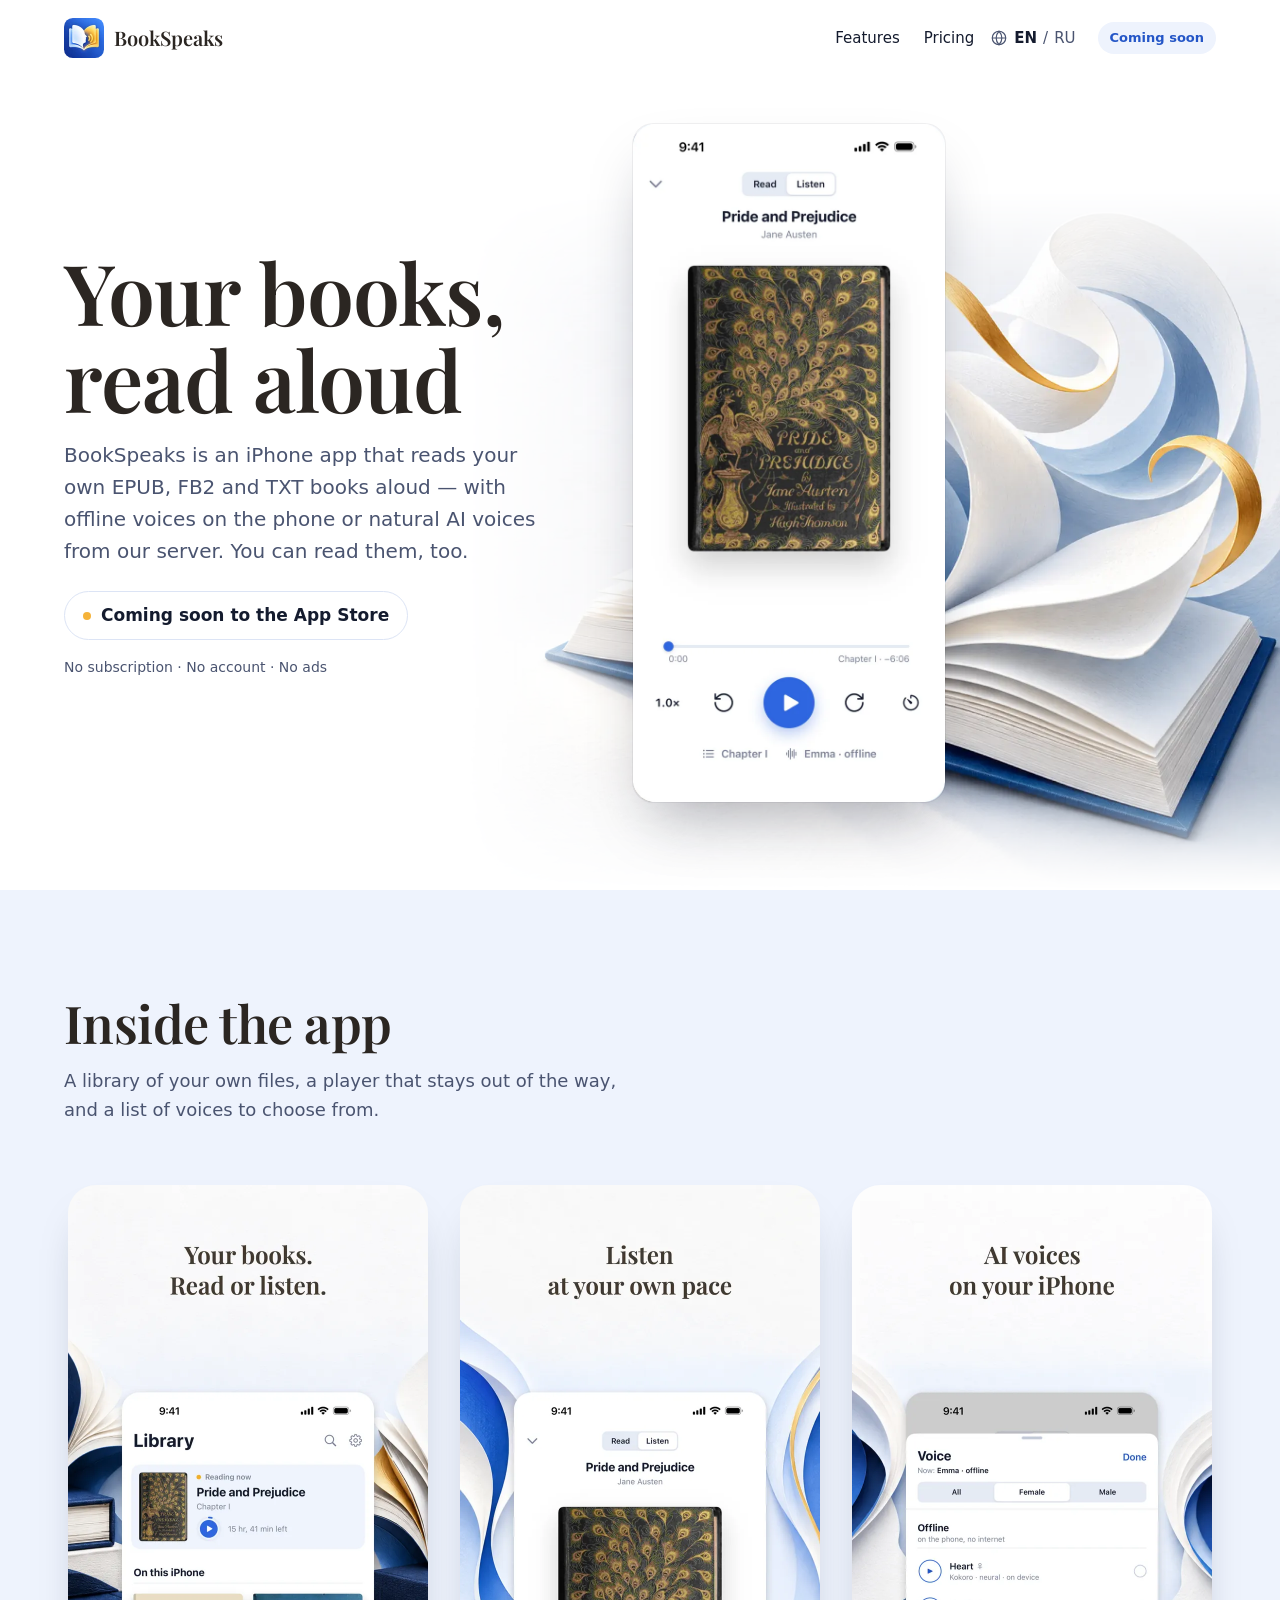
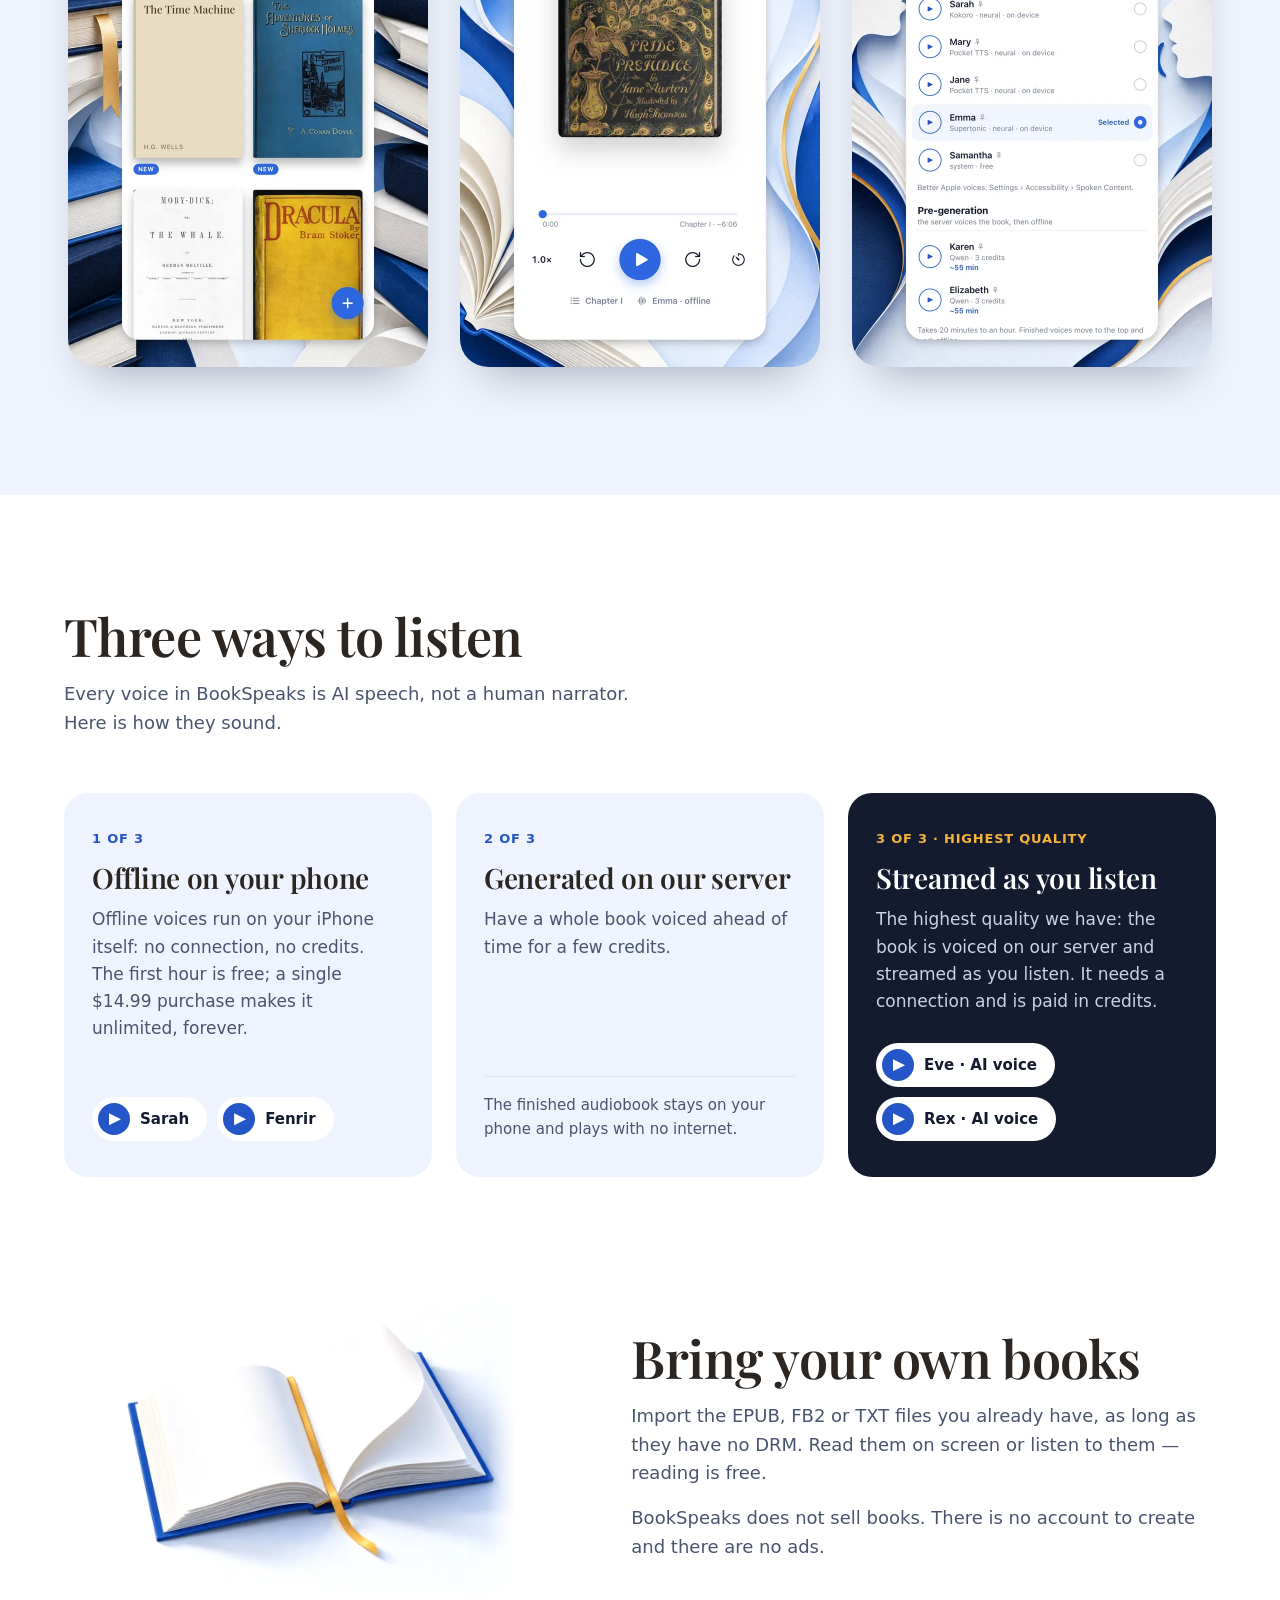
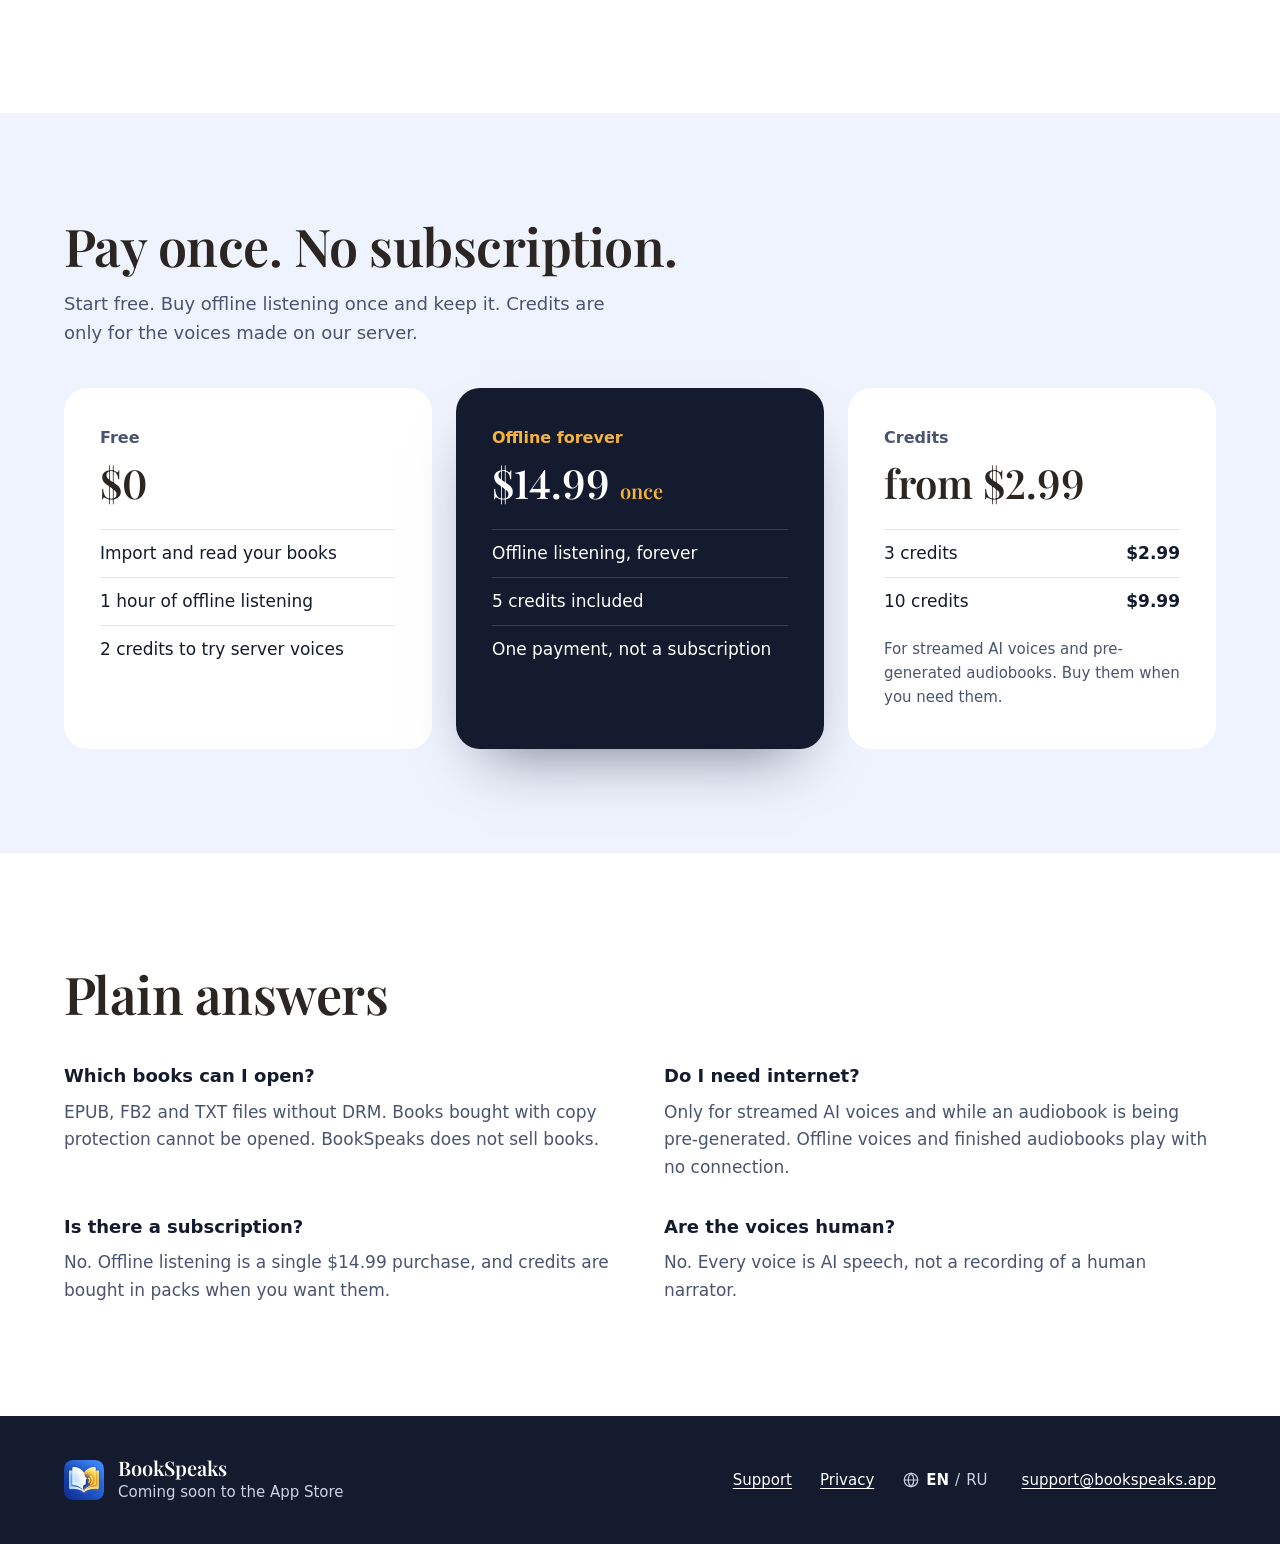
==== index.html @ 4d01107a "publish site 884865a" ====
<!doctype html>
<html lang="en">
<head>
<meta charset="utf-8">
<meta name="viewport" content="width=device-width, initial-scale=1">
<title>BookSpeaks — Your books, read aloud</title>
<meta name="description" content="BookSpeaks is an iPhone app that reads your own EPUB, FB2 and TXT books aloud: offline voices on the phone, a whole audiobook made in advance, or natural AI voices. No subscription, no account, no ads.">
<link rel="canonical" href="https://bookspeaks.app/">
<link rel="alternate" hreflang="en" href="https://bookspeaks.app/">
<link rel="alternate" hreflang="ru" href="https://bookspeaks.app/ru/">
<meta property="og:type" content="website">
<meta property="og:url" content="https://bookspeaks.app/">
<meta property="og:title" content="BookSpeaks — Your books, read aloud">
<meta property="og:description" content="An iPhone app that reads your own EPUB, FB2 and TXT books aloud. Offline voices on the phone, natural AI voices, no subscription.">
<meta property="og:image" content="https://bookspeaks.app/assets/img/og.jpg">
<meta property="og:image:width" content="1200">
<meta property="og:image:height" content="630">
<meta name="twitter:card" content="summary_large_image">
<meta name="theme-color" content="#ffffff">
<link rel="icon" type="image/png" href="/assets/img/favicon.png">
<link rel="apple-touch-icon" href="/assets/img/apple-touch-icon.png">
<link rel="preload" href="/assets/fonts/bookspeaks-serif-600.woff2" as="font" type="font/woff2" crossorigin>
<link rel="stylesheet" href="/assets/site.css">
</head>
<body>
<a class="skip" href="#main">Skip to content</a>

<header class="top">
  <div class="wrap top-row">
    <a class="brand" href="/" aria-label="BookSpeaks, home">
      <img src="/assets/img/icon.webp" alt="" width="40" height="40">
      <span>BookSpeaks</span>
    </a>
    <nav class="top-nav" aria-label="Page">
      <a href="#features">Features</a>
      <a href="#pricing">Pricing</a>
    </nav>
    <nav class="lang" aria-label="Language">
      <svg viewBox="0 0 24 24" width="18" height="18" fill="none" stroke="currentColor" stroke-width="1.6" aria-hidden="true"><circle cx="12" cy="12" r="9"/><path d="M3 12h18M12 3c2.5 2.6 3.8 5.6 3.8 9s-1.3 6.4-3.8 9c-2.5-2.6-3.8-5.6-3.8-9S9.5 5.6 12 3z"/></svg>
      <span aria-current="true">EN</span><span aria-hidden="true">/</span><a href="/ru/" hreflang="ru" lang="ru" aria-label="Русский">RU</a>
    </nav>
    <span class="pill">Coming soon</span>
  </div>
</header>

<main id="main">

<section class="hero">
  <picture class="hero-art">
    <source media="(max-width: 899px)" srcset="/assets/img/hero-800.webp">
    <img src="/assets/img/hero-1400.webp" alt="" width="1400" height="1195" fetchpriority="high">
  </picture>
  <div class="wrap hero-grid">
    <div class="hero-copy">
      <h1>Your books,<br>read aloud</h1>
      <p class="lede">BookSpeaks is an iPhone app that reads your own EPUB, FB2 and TXT books aloud — with offline voices on the phone or natural AI voices from our server. You can read them, too.</p>
      <p class="soon"><span class="soon-dot" aria-hidden="true"></span>Coming soon to the App Store</p>
      <p class="hero-note">No subscription · No account · No ads</p>
    </div>
    <img class="hero-screen" src="/assets/img/screen-listen.webp" width="660" height="1434" fetchpriority="high"
      alt="BookSpeaks player: Pride and Prejudice by Jane Austen, with the Read and Listen switch, a play button, playback speed, a sleep timer and an offline voice selected">
  </div>
</section>

<section class="gallery" aria-labelledby="gallery-title">
  <div class="wrap">
    <h2 id="gallery-title">Inside the app</h2>
    <p class="section-lede">A library of your own files, a player that stays out of the way, and a list of voices to choose from.</p>
  </div>
  <ul class="shots" tabindex="0" aria-label="App screenshots, scroll sideways">
    <li><img src="/assets/img/shot-01-library.webp" width="720" height="1564" loading="lazy"
      alt="Your books. Read or listen. The BookSpeaks library: the book you are reading now with the time left, and the covers of your books on this iPhone"></li>
    <li><img src="/assets/img/shot-02-listen.webp" width="720" height="1564" loading="lazy"
      alt="Listen at your own pace. The BookSpeaks player with the book cover, a progress bar, playback speed, skip buttons and a sleep timer"></li>
    <li><img src="/assets/img/shot-04-voice.webp" width="720" height="1564" loading="lazy"
      alt="AI voices on your iPhone. The voice list: offline voices that run on the phone with no internet, and voices for a pre-generated audiobook"></li>
  </ul>
</section>

<section class="ways" id="features" aria-labelledby="ways-title">
  <div class="wrap">
    <h2 id="ways-title">Three ways to listen</h2>
    <p class="section-lede">Every voice in BookSpeaks is AI speech, not a human narrator. Here is how they sound.</p>
  </div>
  <ol class="ways-row" tabindex="0" aria-label="Three ways to listen, scroll sideways">
    <li class="way">
      <p class="tag">1 of 3</p>
      <h3>Offline on your phone</h3>
      <p>Offline voices run on your iPhone itself: no connection, no credits. The first hour is free; a single $14.99 purchase makes it unlimited, forever.</p>
      <div class="samples">
        <label>Sarah <audio controls preload="none" src="/assets/audio/sample-sarah.m4a" aria-label="Play sample: Sarah"></audio></label>
        <label>Fenrir <audio controls preload="none" src="/assets/audio/sample-fenrir.m4a" aria-label="Play sample: Fenrir"></audio></label>
      </div>
    </li>
    <li class="way">
      <p class="tag">2 of 3</p>
      <h3>Generated on our server</h3>
      <p>Have a whole book voiced ahead of time for a few credits.</p>
      <p class="way-note">The finished audiobook stays on your phone and plays with no internet.</p>
    </li>
    <li class="way way-best">
      <p class="tag">3 of 3 · Highest quality</p>
      <h3>Streamed as you listen</h3>
      <p>The highest quality we have: the book is voiced on our server and streamed as you listen. It needs a connection and is paid in credits.</p>
      <div class="samples">
        <label>Eve · AI voice <audio controls preload="none" src="/assets/audio/sample-eve.m4a" aria-label="Play sample: Eve · AI voice"></audio></label>
        <label>Rex · AI voice <audio controls preload="none" src="/assets/audio/sample-rex.m4a" aria-label="Play sample: Rex · AI voice"></audio></label>
      </div>
    </li>
  </ol>
</section>

<section class="read" aria-labelledby="read-title">
  <div class="wrap read-grid">
    <img class="art" src="/assets/img/art-read.webp" alt="" width="960" height="720" loading="lazy">
    <div>
      <h2 id="read-title">Bring your own books</h2>
      <p class="section-lede">Import the EPUB, FB2 or TXT files you already have, as long as they have no DRM. Read them on screen or listen to them — reading is free.</p>
      <p class="section-lede">BookSpeaks does not sell books. There is no account to create and there are no ads.</p>
    </div>
  </div>
</section>

<section class="pricing" id="pricing" aria-labelledby="pricing-title">
  <div class="wrap">
    <h2 id="pricing-title">Pay once. No subscription.</h2>
    <p class="section-lede">Start free. Buy offline listening once and keep it. Credits are only for the voices made on our server.</p>
    <div class="plans">
      <article class="plan">
        <h3>Free</h3>
        <p class="price">$0</p>
        <ul>
          <li>Import and read your books</li>
          <li>1 hour of offline listening</li>
          <li>2 credits to try server voices</li>
        </ul>
      </article>
      <article class="plan plan-main">
        <h3>Offline forever</h3>
        <p class="price">$14.99 <span>once</span></p>
        <ul>
          <li>Offline listening, forever</li>
          <li>5 credits included</li>
          <li>One payment, not a subscription</li>
        </ul>
      </article>
      <article class="plan">
        <h3>Credits</h3>
        <p class="price">from $2.99</p>
        <ul class="packs">
          <li><span>3 credits</span><b>$2.99</b></li>
          <li><span>10 credits</span><b>$9.99</b></li>
        </ul>
        <p class="plan-note">For streamed AI voices and pre-generated audiobooks. Buy them when you need them.</p>
      </article>
    </div>
  </div>
</section>

<section class="faq" aria-labelledby="faq-title">
  <div class="wrap">
    <h2 id="faq-title">Plain answers</h2>
    <dl class="qa">
      <div>
        <dt>Which books can I open?</dt>
        <dd>EPUB, FB2 and TXT files without DRM. Books bought with copy protection cannot be opened. BookSpeaks does not sell books.</dd>
      </div>
      <div>
        <dt>Do I need internet?</dt>
        <dd>Only for streamed AI voices and while an audiobook is being pre-generated. Offline voices and finished audiobooks play with no connection.</dd>
      </div>
      <div>
        <dt>Is there a subscription?</dt>
        <dd>No. Offline listening is a single $14.99 purchase, and credits are bought in packs when you want them.</dd>
      </div>
      <div>
        <dt>Are the voices human?</dt>
        <dd>No. Every voice is AI speech, not a recording of a human narrator.</dd>
      </div>
    </dl>
  </div>
</section>

</main>

<footer class="foot">
  <div class="wrap foot-row">
    <div class="foot-brand">
      <img src="/assets/img/icon.webp" alt="" width="40" height="40" loading="lazy">
      <div>
        <p class="foot-name">BookSpeaks</p>
        <p>Coming soon to the App Store</p>
      </div>
    </div>
    <nav class="foot-nav" aria-label="Footer">
      <a href="/support/">Support</a>
      <a href="/privacy/">Privacy</a>
      <nav class="lang" aria-label="Language">
        <svg viewBox="0 0 24 24" width="18" height="18" fill="none" stroke="currentColor" stroke-width="1.6" aria-hidden="true"><circle cx="12" cy="12" r="9"/><path d="M3 12h18M12 3c2.5 2.6 3.8 5.6 3.8 9s-1.3 6.4-3.8 9c-2.5-2.6-3.8-5.6-3.8-9S9.5 5.6 12 3z"/></svg>
        <span aria-current="true">EN</span><span aria-hidden="true">/</span><a href="/ru/" hreflang="ru" lang="ru" aria-label="Русский">RU</a>
      </nav>
      <a href="mailto:support@bookspeaks.app">support@bookspeaks.app</a>
    </nav>
  </div>
</footer>
<script>
/* the site's only script: turns each voice sample's native player into a play / pause pill… */
document.querySelectorAll('.samples audio').forEach(function (audio) {
  var button = document.createElement('button');
  button.type = 'button';
  button.className = 'sample';
  button.textContent = audio.parentNode.textContent.trim();
  button.setAttribute('aria-label', audio.getAttribute('aria-label'));
  button.setAttribute('aria-pressed', 'false');
  button.onclick = function () { audio.paused ? audio.play() : audio.pause(); };
  audio.onplay = function () {
    document.querySelectorAll('.samples audio').forEach(function (other) { if (other !== audio) other.pause(); });
    button.setAttribute('aria-pressed', 'true');
  };
  audio.onpause = audio.onended = function () { button.setAttribute('aria-pressed', 'false'); };
  audio.controls = false;
  audio.parentNode.replaceWith(button, audio);
});
/* and puts three dots under the swipe row of cards: the current card's dot is marked, a dot scrolls to its card,
   and so does focus on a card's button, which the browser leaves half hidden */
var row = document.querySelector('.ways-row'), cards = [].slice.call(row.children), dots = document.createElement('div');
function getCardCentre(card) { return card.offsetLeft + card.offsetWidth / 2; }
function showCard(card) { row.scrollTo({ left: card.offsetLeft - cards[0].offsetLeft }); }
function markCurrentDot() {
  var rowCentre = row.scrollLeft + row.clientWidth / 2;
  var current = cards.reduce(function (nearest, card) {
    return Math.abs(getCardCentre(card) - rowCentre) < Math.abs(getCardCentre(nearest) - rowCentre) ? card : nearest;
  });
  cards.forEach(function (card, index) { dots.children[index].setAttribute('aria-current', card === current); });
}
dots.className = 'ways-dots';
cards.forEach(function (card) {
  var dot = document.createElement('button');
  dot.type = 'button';
  dot.setAttribute('aria-label', card.querySelector('h3').textContent);
  dot.onclick = function () { showCard(card); };
  card.addEventListener('focusin', function () { showCard(card); });
  dots.append(dot);
});
row.after(dots);
row.onscroll = markCurrentDot;
markCurrentDot();
</script>
</body>
</html>
---- assets/site.css ----
/* BookSpeaks landing. Palette and type follow the App Store screenshots. */
@font-face {
  font-family: "BookSpeaks Serif"; /* Playfair Display SemiBold, subset latin + cyrillic, OFL: fonts/OFL.txt */
  src: url("/assets/fonts/bookspeaks-serif-600.woff2") format("woff2");
  font-weight: 600;
  font-display: swap;
}

:root {
  --paper: #fff;
  --mist: #EEF3FD;
  --cobalt: #2F66E0;
  --cobalt-text: #2456C7; /* cobalt darkened for small text on --mist (AA) */
  --gold: #F5B33A;
  --ink: #141B2E;
  --headline: #2B2622;
  --muted: #4A5470;
  --line: #DCE4F5;
  --serif: "BookSpeaks Serif", "Iowan Old Style", "Palatino Linotype", Georgia, serif;
  --sans: system-ui, -apple-system, "Segoe UI", Roboto, "Helvetica Neue", Arial, sans-serif;
}

*, *::before, *::after { box-sizing: border-box; }
html { -webkit-text-size-adjust: 100%; }
@media (prefers-reduced-motion: no-preference) { html, .ways-row { scroll-behavior: smooth; } }
body { margin: 0; background: var(--paper); color: var(--ink); font: 1.0625rem/1.6 var(--sans); }
img { max-width: 100%; height: auto; display: block; }
h1, h2, h3, p, ul, ol, dl, dd { margin: 0; }
ul, ol { padding: 0; list-style: none; }
a { color: var(--cobalt-text); text-underline-offset: 0.2em; }
:focus-visible { outline: 3px solid var(--cobalt); outline-offset: 3px; border-radius: 4px; }

.wrap { width: min(100% - 2.5rem, 72rem); margin-inline: auto; }
.skip { position: absolute; left: -999rem; top: 0.5rem; background: var(--paper); padding: 0.5rem 1rem; z-index: 2; }
.skip:focus { left: 0.5rem; }

h1, h2 { font-family: var(--serif); font-weight: 600; color: var(--headline); letter-spacing: -0.01em; text-wrap: balance; }
/* the hero headline is two fixed lines: it shrinks with its column instead of wrapping a third time */
h1 { font-size: min(clamp(2.75rem, 1.6rem + 5.2vw, 5.25rem), 17cqi); line-height: 1.03; }
h2 { font-size: clamp(2rem, 1.5rem + 2.2vw, 3.25rem); line-height: 1.1; }
h3 { font-size: 1.25rem; line-height: 1.3; }
.section-lede { color: var(--muted); font-size: 1.125rem; max-width: 36rem; margin-top: 1rem; }

/* header */
.top-row { display: flex; align-items: center; gap: 1rem; padding-block: 1rem; }
.brand { display: flex; align-items: center; gap: 0.625rem; margin-right: auto; color: var(--headline); text-decoration: none; font: 600 1.25rem/1 var(--serif); }
.brand img { border-radius: 22%; }
.top-nav { display: none; gap: 1.5rem; }
.top-nav a { color: var(--ink); text-decoration: none; font-size: 0.9375rem; padding-block: 0.5rem; }
.top-nav a:hover, .lang a:hover { color: var(--cobalt-text); }
/* language switch: a globe and EN / RU, the current language a highlighted span, the other a muted link */
.lang { display: flex; align-items: center; color: var(--ink); font-size: 0.9375rem; }
.lang a, .lang span { display: inline-flex; align-items: center; min-height: 2.75rem; }
.lang a, .lang [aria-current] { padding-inline: 0.375rem; }
.lang a, .lang [aria-hidden] { color: var(--muted); text-decoration: none; }
.lang [aria-current] { font-weight: 600; }
.pill { font-size: 0.8125rem; font-weight: 600; color: var(--cobalt-text); background: var(--mist); padding: 0.375rem 0.75rem; border-radius: 99px; white-space: nowrap; }
@media (max-width: 419px) { .top .pill { display: none; } .top .lang { margin-right: -0.375rem; } }

/* hero */
.hero { position: relative; overflow: hidden; padding-block: 1.5rem 3.5rem; }
.hero-grid { position: relative; display: grid; gap: 2.25rem; }
.hero-copy { container-type: inline-size; }
.lede { font-size: 1.125rem; color: var(--muted); margin-top: 1.125rem; max-width: 31rem; text-wrap: pretty; }
.soon { display: inline-flex; align-items: center; gap: 0.625rem; margin-top: 1.5rem; padding: 0.625rem 1.125rem; border: 1px solid var(--line); border-radius: 99px; background: var(--paper); font-weight: 600; }
.soon-dot { width: 0.5rem; height: 0.5rem; border-radius: 50%; background: var(--gold); }
.hero-note { margin-top: 1rem; font-size: 0.875rem; color: var(--muted); }
.hero-screen { width: min(76vw, 19.5rem); margin-inline: auto; border-radius: 6.5% / 3%; box-shadow: 0 0 0 1px rgb(20 27 46 / 0.06), 0 30px 60px -20px rgb(20 27 46 / 0.35); }
/* the art's paper is not pure white: its edges are faded out, never shown as a rectangle */
/* in one column the open book lies centred under the screen, its pages rising on both sides;
   its width is capped so that on a tablet it stays below the copy */
.hero-art img { position: absolute; width: min(150%, 44rem); max-width: none; left: 50%; transform: translateX(-50%); bottom: 0;
  -webkit-mask-image: linear-gradient(to right, transparent, #000 14%, #000 86%, transparent), linear-gradient(to bottom, transparent, #000 22%, #000 78%, transparent);
  -webkit-mask-composite: source-in;
  mask-image: linear-gradient(to right, transparent, #000 14%, #000 86%, transparent), linear-gradient(to bottom, transparent, #000 22%, #000 78%, transparent);
  mask-composite: intersect; }

/* gallery */
.gallery { background: var(--mist); padding-block: 4rem; }
.shots { display: flex; gap: 1rem; margin-top: 2.25rem; padding: 0.25rem 1.25rem 1.5rem; overflow-x: auto; scroll-snap-type: x mandatory; scroll-padding-inline: 1.25rem; }
.shots li { flex: 0 0 min(78vw, 22.5rem); scroll-snap-align: start; }
.shots img { width: 100%; border-radius: 1.75rem; box-shadow: 0 24px 48px -24px rgb(20 27 46 / 0.4); }

/* three ways: one card per way, a swipe row with a peek of the next card below 1000px, side by side above */
.ways, .read, .faq { padding-block: 4.5rem; }
.ways-row { position: relative; display: flex; gap: 1rem; margin-top: 2.25rem; padding: 0.25rem 1.25rem; overflow-x: auto; scroll-snap-type: x mandatory; scroll-padding-inline: 1.25rem; scrollbar-width: none; }
.ways-row::-webkit-scrollbar { display: none; }
.ways-row:focus-visible { outline-offset: -3px; }
.way { flex: 0 0 min(86%, 26rem); scroll-snap-align: start; display: flex; flex-direction: column; gap: 0.75rem; background: var(--mist); border-radius: 1.5rem; padding: 1.75rem 1.5rem; }
.way h3 { font: 600 1.75rem/1.15 var(--serif); color: var(--headline); letter-spacing: -0.01em; text-wrap: balance; }
.way p { color: var(--muted); text-wrap: pretty; }
.way .tag { color: var(--cobalt-text); margin: 0; }
.way .samples, .way-note { margin-top: auto; padding-top: 1rem; }
.way-note { border-top: 1px solid var(--line); font-size: 0.9375rem; }
.way .sample { background: var(--paper); }
.way .sample:hover { background: var(--line); }
/* the streamed way is the highest quality: the ink card, as the highlighted plan */
.way-best { background: var(--ink); color: #fff; }
.way-best h3 { color: #fff; }
.way-best p { color: #C9D2E8; }
.way-best .tag { color: var(--gold); }
.way-best :focus-visible { outline-color: var(--gold); }
/* the dots are made by the inline script; each is a 44px tall tap target around a 10px dot */
.ways-dots { display: flex; justify-content: center; margin-top: 0.5rem; }
.ways-dots button { height: 2.75rem; padding: 0 0.6875rem; border: 0; background: none; cursor: pointer; }
.ways-dots button::before { content: ""; display: block; width: 0.625rem; height: 0.625rem; border-radius: 99px; background: #8A94B0; }
.ways-dots [aria-current="true"]::before { width: 1.5rem; background: var(--cobalt-text); }
.art { -webkit-mask-image: linear-gradient(to right, transparent, #000 7%, #000 93%, transparent), linear-gradient(to bottom, transparent, #000 7%, #000 93%, transparent);
  -webkit-mask-composite: source-in;
  mask-image: linear-gradient(to right, transparent, #000 7%, #000 93%, transparent), linear-gradient(to bottom, transparent, #000 7%, #000 93%, transparent);
  mask-composite: intersect; }
.tag { font-size: 0.8125rem; font-weight: 600; letter-spacing: 0.06em; text-transform: uppercase; color: var(--cobalt-text); margin-bottom: 0.5rem; }
/* voice samples: native audio players, turned into play / pause pills by the page's inline script */
.samples { display: flex; flex-wrap: wrap; gap: 0.625rem; margin-top: 1.125rem; }
.samples label { display: grid; gap: 0.375rem; font-weight: 600; font-size: 0.9375rem; }
.samples audio { max-width: 100%; }
.sample { position: relative; display: inline-flex; align-items: center; gap: 0.625rem; min-height: 2.75rem; padding: 0.375rem 1.125rem 0.375rem 0.375rem; border: 0; border-radius: 99px; background: var(--mist); color: var(--ink); font: 600 0.9375rem/1.2 var(--sans); cursor: pointer; }
.sample:hover { background: var(--line); }
.sample:focus-visible { border-radius: 99px; }
.sample::before { content: ""; flex: none; width: 2rem; height: 2rem; border-radius: 50%; background: var(--cobalt-text); }
.sample::after { content: ""; position: absolute; left: 1.0625rem; top: calc(50% - 0.375rem); width: 0.75rem; height: 0.75rem; background: #fff; clip-path: polygon(0 0, 100% 50%, 0 100%); }
.sample[aria-pressed="true"]::before { background: var(--ink); }
.sample[aria-pressed="true"]::after { left: 1rem; clip-path: none; background: linear-gradient(to right, #fff 33%, transparent 33% 67%, #fff 67%); }

/* read */
.read { padding-top: 0; }
.read-grid { display: grid; gap: 1rem; align-items: center; }
.read .art { width: min(100%, 26rem); margin-inline: auto; }

/* pricing */
.pricing { background: var(--mist); padding-block: 4.5rem; }
.plans { display: grid; gap: 1rem; margin-top: 2.5rem; }
.plan { background: var(--paper); border-radius: 1.5rem; padding: 2rem 1.75rem; }
.plan h3 { font-size: 1rem; color: var(--muted); }
.price { font: 600 2.5rem/1.1 var(--serif); font-variant-numeric: lining-nums; color: var(--headline); margin-top: 0.75rem; }
.price span { font-size: 1.25rem; }
.plan ul { margin-top: 1.5rem; }
.plan li { padding-block: 0.625rem; border-top: 1px solid var(--line); }
.packs li { display: flex; justify-content: space-between; }
.plan-note { color: var(--muted); font-size: 0.9375rem; margin-top: 0.75rem; }
.plan-main { background: var(--ink); color: #fff; box-shadow: 0 30px 60px -30px rgb(20 27 46 / 0.6); }
.plan-main h3 { color: var(--gold); }
.plan-main .price { color: #fff; }
.plan-main .price span { color: var(--gold); }
.plan-main li { border-color: rgb(255 255 255 / 0.16); }

/* faq */
.qa { display: grid; gap: 2rem 3rem; margin-top: 2.5rem; }
.qa dt { font-weight: 600; font-size: 1.125rem; }
.qa dd { color: var(--muted); margin-top: 0.5rem; }

/* footer */
.foot { background: var(--ink); color: #C9D2E8; padding-block: 2.5rem; font-size: 0.9375rem; }
.foot-row { display: grid; gap: 1.75rem; }
.foot-brand { display: flex; align-items: center; gap: 0.875rem; }
.foot-brand img { border-radius: 22%; }
.foot-name { font: 600 1.25rem/1.2 var(--serif); color: #fff; }
.foot-nav { display: flex; flex-wrap: wrap; align-items: center; gap: 0.5rem 1.75rem; }
.foot-nav a { color: #fff; padding-block: 0.25rem; }
.foot .lang { color: #fff; }
.foot .lang a, .foot .lang [aria-hidden] { color: #C9D2E8; padding-block: 0; }
.foot .lang a:hover { color: #fff; }
.foot :focus-visible { outline-color: var(--gold); }

@media (min-width: 640px) {
  .top-nav { display: flex; }
  .qa { grid-template-columns: 1fr 1fr; }
}

@media (min-width: 900px) {
  .wrap { width: min(100% - 5rem, 72rem); }
  .hero { padding-block: 3rem 5.5rem; }
  .hero-grid { grid-template-columns: minmax(0, 1fr) 19.5rem minmax(0, 0.42fr); align-items: center; gap: 3.5rem; }
  .lede { font-size: 1.25rem; }
  .hero-screen { width: 19.5rem; }
  .hero-art img { width: min(64vw, 62rem); left: auto; right: 0; transform: none;
    -webkit-mask-image: linear-gradient(to right, transparent, #000 30%), linear-gradient(to bottom, transparent, #000 16%, #000 84%, transparent);
    -webkit-mask-composite: source-in;
    mask-image: linear-gradient(to right, transparent, #000 30%), linear-gradient(to bottom, transparent, #000 16%, #000 84%, transparent);
    mask-composite: intersect; }
  .gallery, .pricing { padding-block: 6.5rem; }
  .ways, .faq { padding-block: 7rem; }
  .read { padding-bottom: 7rem; }
  .shots { justify-content: center; gap: 2rem; overflow: visible; padding-inline: 2.5rem; margin-top: 3.5rem; }
  .shots li { flex: 0 1 22.5rem; }
  .ways-row { padding-inline: 2.5rem; scroll-padding-inline: 2.5rem; }
  .read-grid { grid-template-columns: 5fr 6fr; gap: 5rem; }
  .plans { grid-template-columns: repeat(3, 1fr); gap: 1.5rem; align-items: stretch; }
  .plan { padding: 2.5rem 2.25rem; }
  .foot-row { grid-template-columns: 1fr auto; align-items: center; }
}

@media (min-width: 1000px) {
  .ways-row { display: grid; grid-template-columns: repeat(3, 1fr); gap: 1.5rem; width: min(100% - 5rem, 72rem); margin: 3.5rem auto 0; padding: 0; overflow: visible; }
  .way { padding: 2.25rem 1.75rem; }
  .ways-dots { display: none; }
}

/* privacy and support: one reading column */
.doc { max-width: 42rem; padding-block: 2rem 4.5rem; overflow-wrap: break-word; }
.doc h1 { font-size: clamp(2.125rem, 1.6rem + 2.4vw, 3rem); line-height: 1.1; }
.doc h2 { font-size: 1.625rem; line-height: 1.2; margin-top: 2.75rem; }
.doc h3 { margin-top: 2rem; }
.doc p, .doc ul { margin-top: 0.875rem; }
.doc ul { list-style: disc; padding-left: 1.25rem; }
.doc li + li { margin-top: 0.5rem; }
.doc hr { border: 0; border-top: 1px solid var(--line); margin-block: 3.5rem; }
.doc section { scroll-margin-top: 1.5rem; }
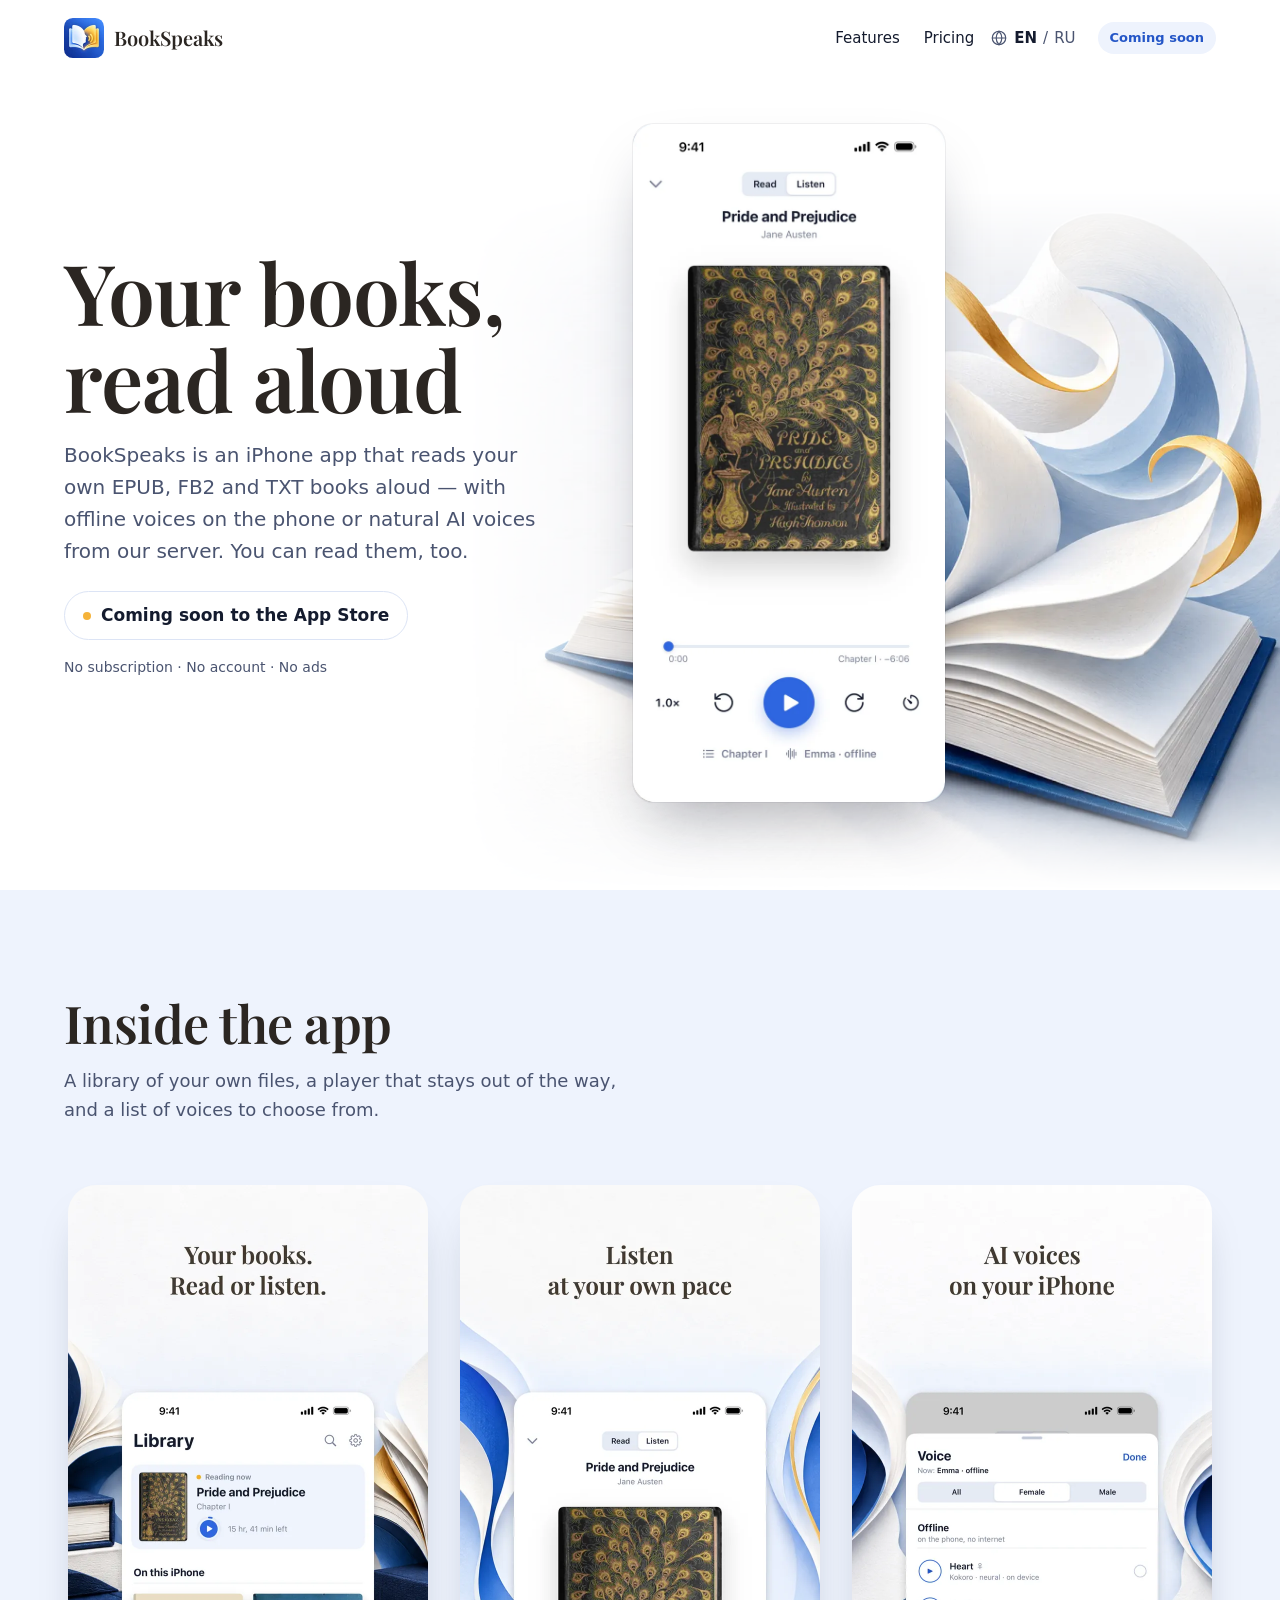
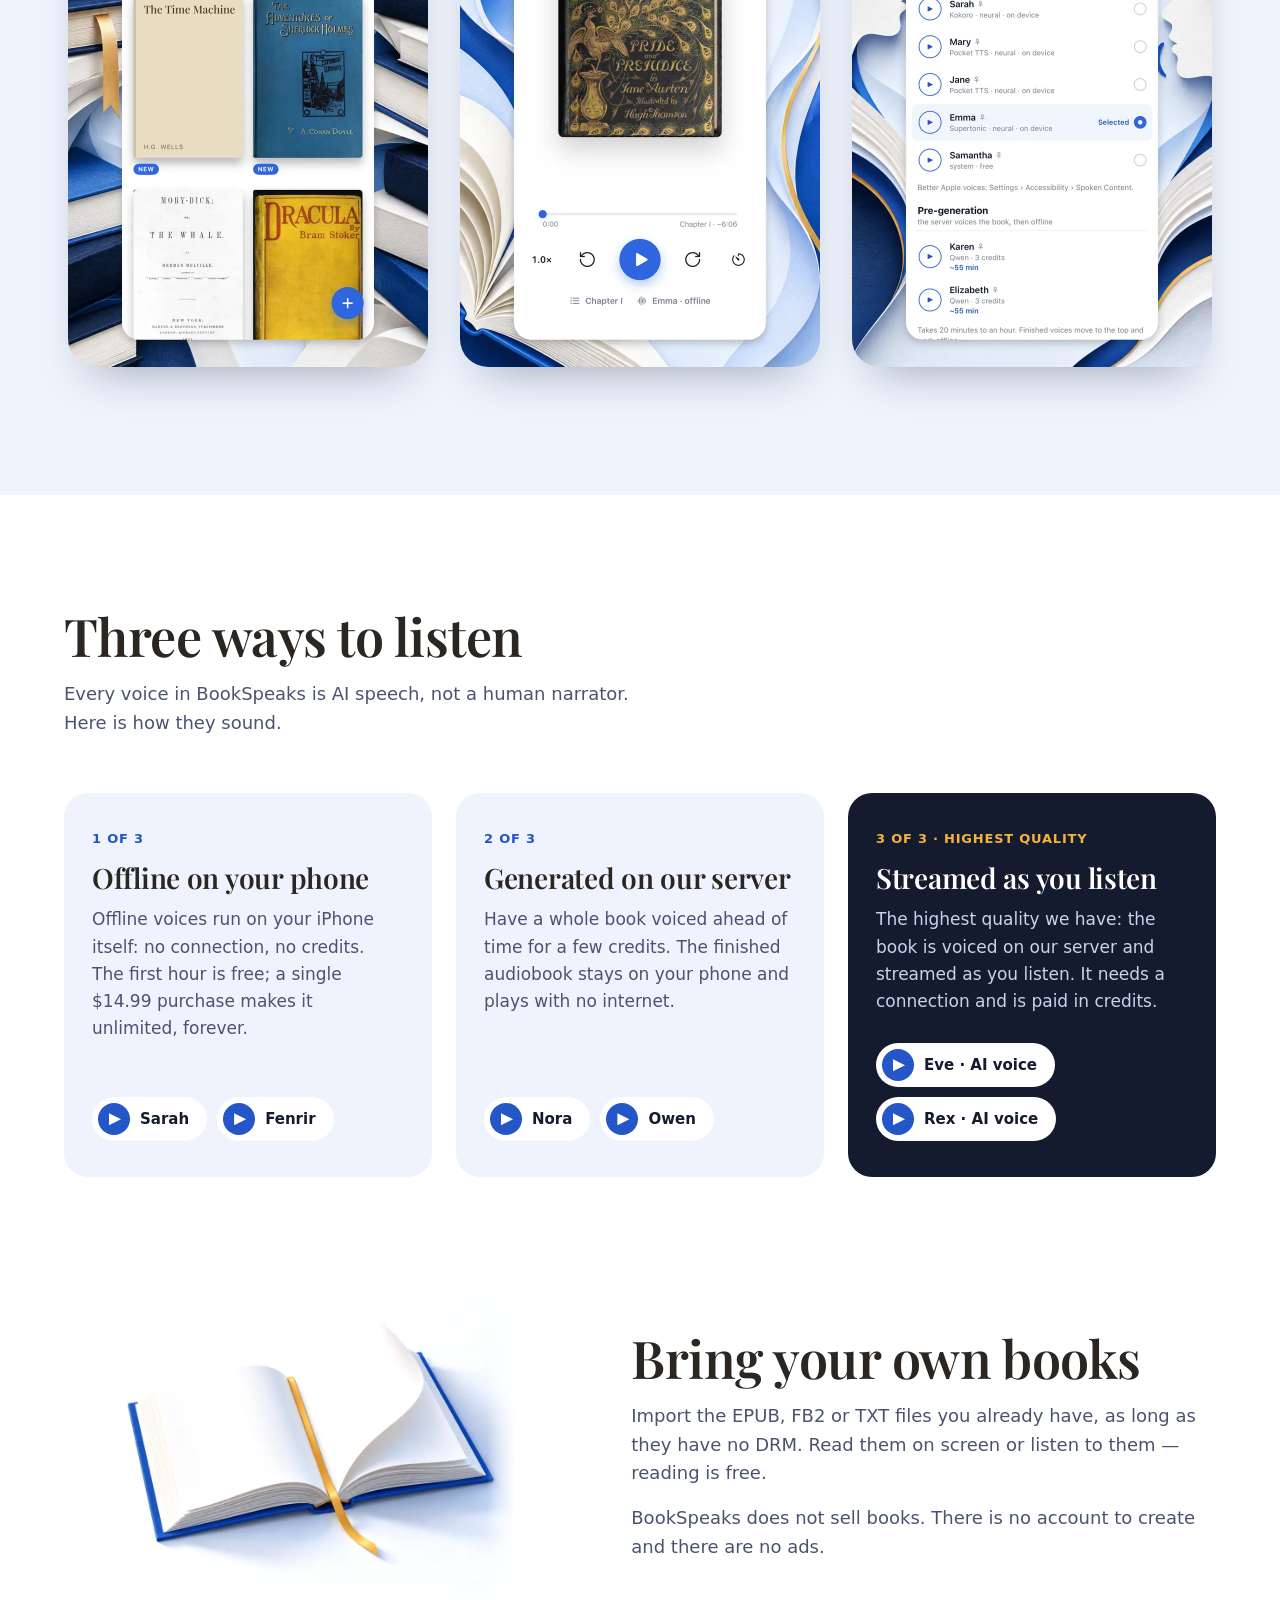
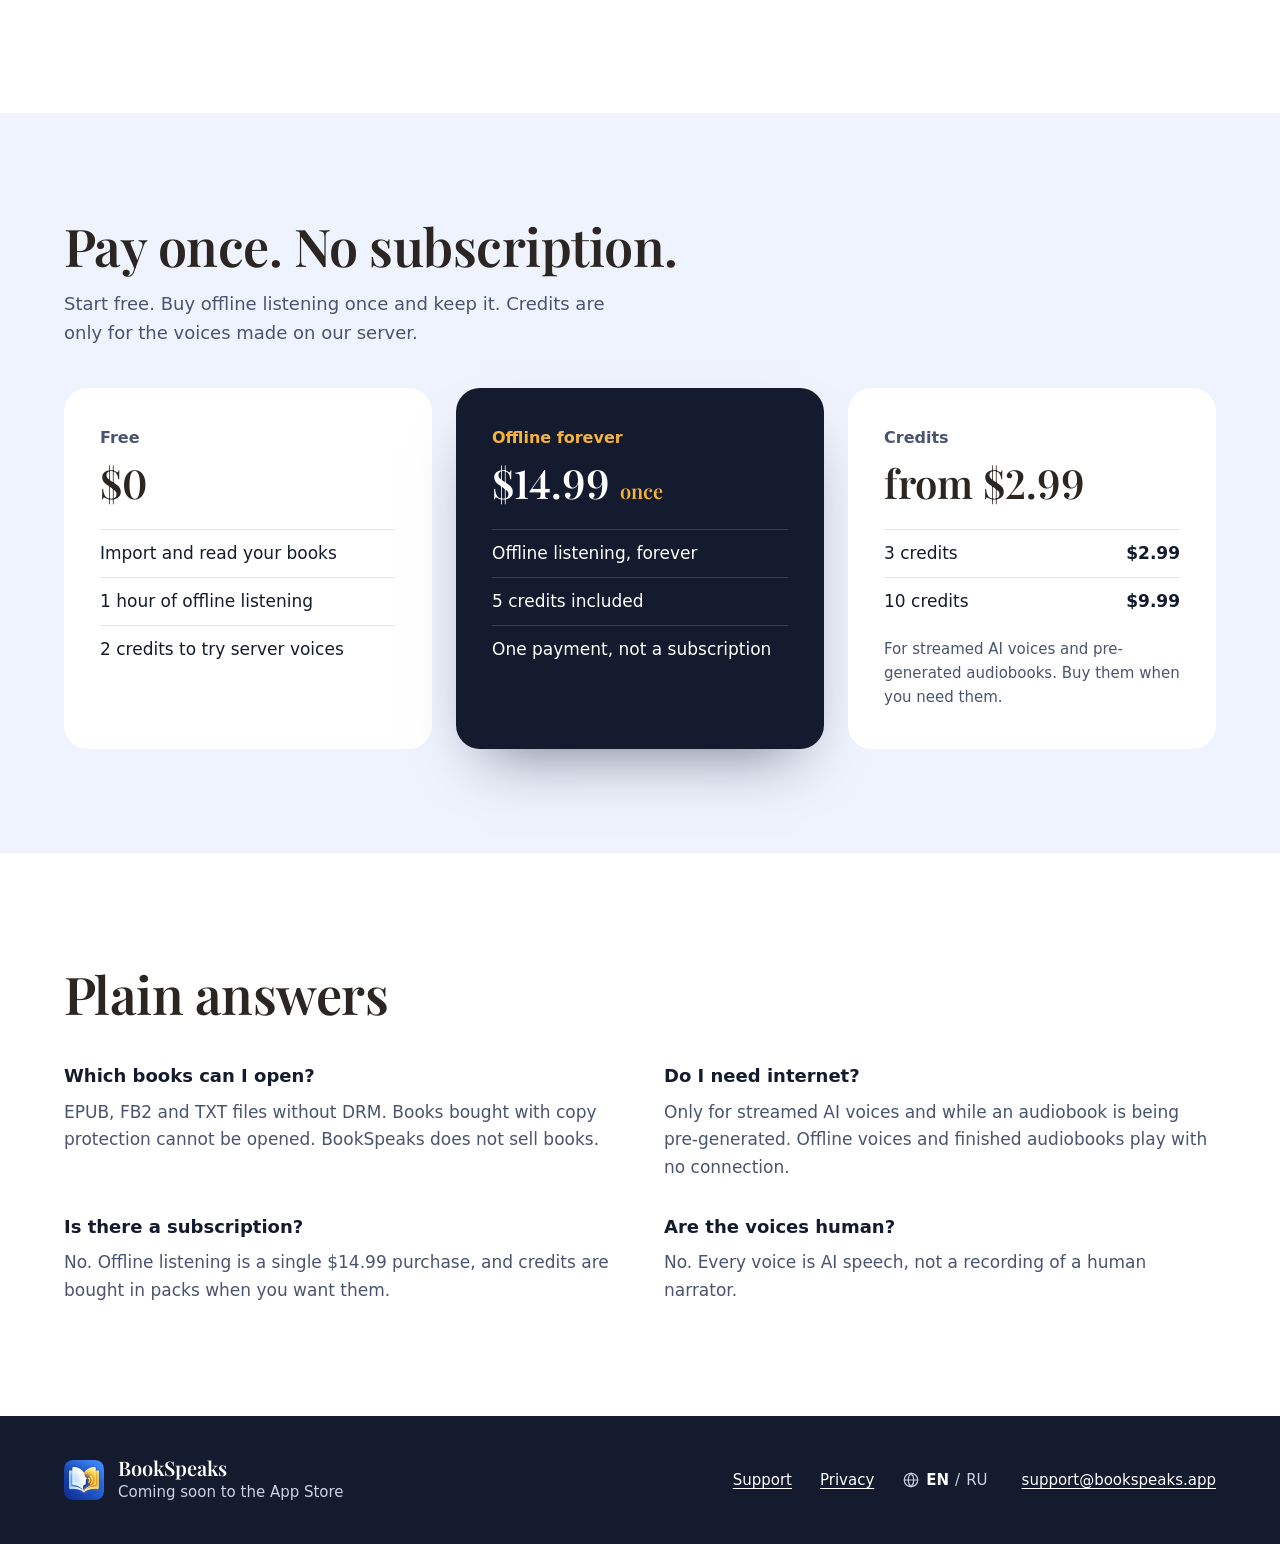
==== commit 3ca13c9b: "publish site f69e980" ====
--- a/index.html
+++ b/index.html
@@ -95,8 +95,11 @@
     <li class="way">
       <p class="tag">2 of 3</p>
       <h3>Generated on our server</h3>
-      <p>Have a whole book voiced ahead of time for a few credits.</p>
-      <p class="way-note">The finished audiobook stays on your phone and plays with no internet.</p>
+      <p>Have a whole book voiced ahead of time for a few credits. The finished audiobook stays on your phone and plays with no internet.</p>
+      <div class="samples">
+        <label>Nora <audio controls preload="none" src="/assets/audio/sample-nora.m4a" aria-label="Play sample: Nora"></audio></label>
+        <label>Owen <audio controls preload="none" src="/assets/audio/sample-owen.m4a" aria-label="Play sample: Owen"></audio></label>
+      </div>
     </li>
     <li class="way way-best">
       <p class="tag">3 of 3 · Highest quality</p>
--- a/assets/site.css
+++ b/assets/site.css
@@ -90,8 +90,7 @@
 .way h3 { font: 600 1.75rem/1.15 var(--serif); color: var(--headline); letter-spacing: -0.01em; text-wrap: balance; }
 .way p { color: var(--muted); text-wrap: pretty; }
 .way .tag { color: var(--cobalt-text); margin: 0; }
-.way .samples, .way-note { margin-top: auto; padding-top: 1rem; }
-.way-note { border-top: 1px solid var(--line); font-size: 0.9375rem; }
+.way .samples { margin-top: auto; padding-top: 1rem; }
 .way .sample { background: var(--paper); }
 .way .sample:hover { background: var(--line); }
 /* the streamed way is the highest quality: the ink card, as the highlighted plan */
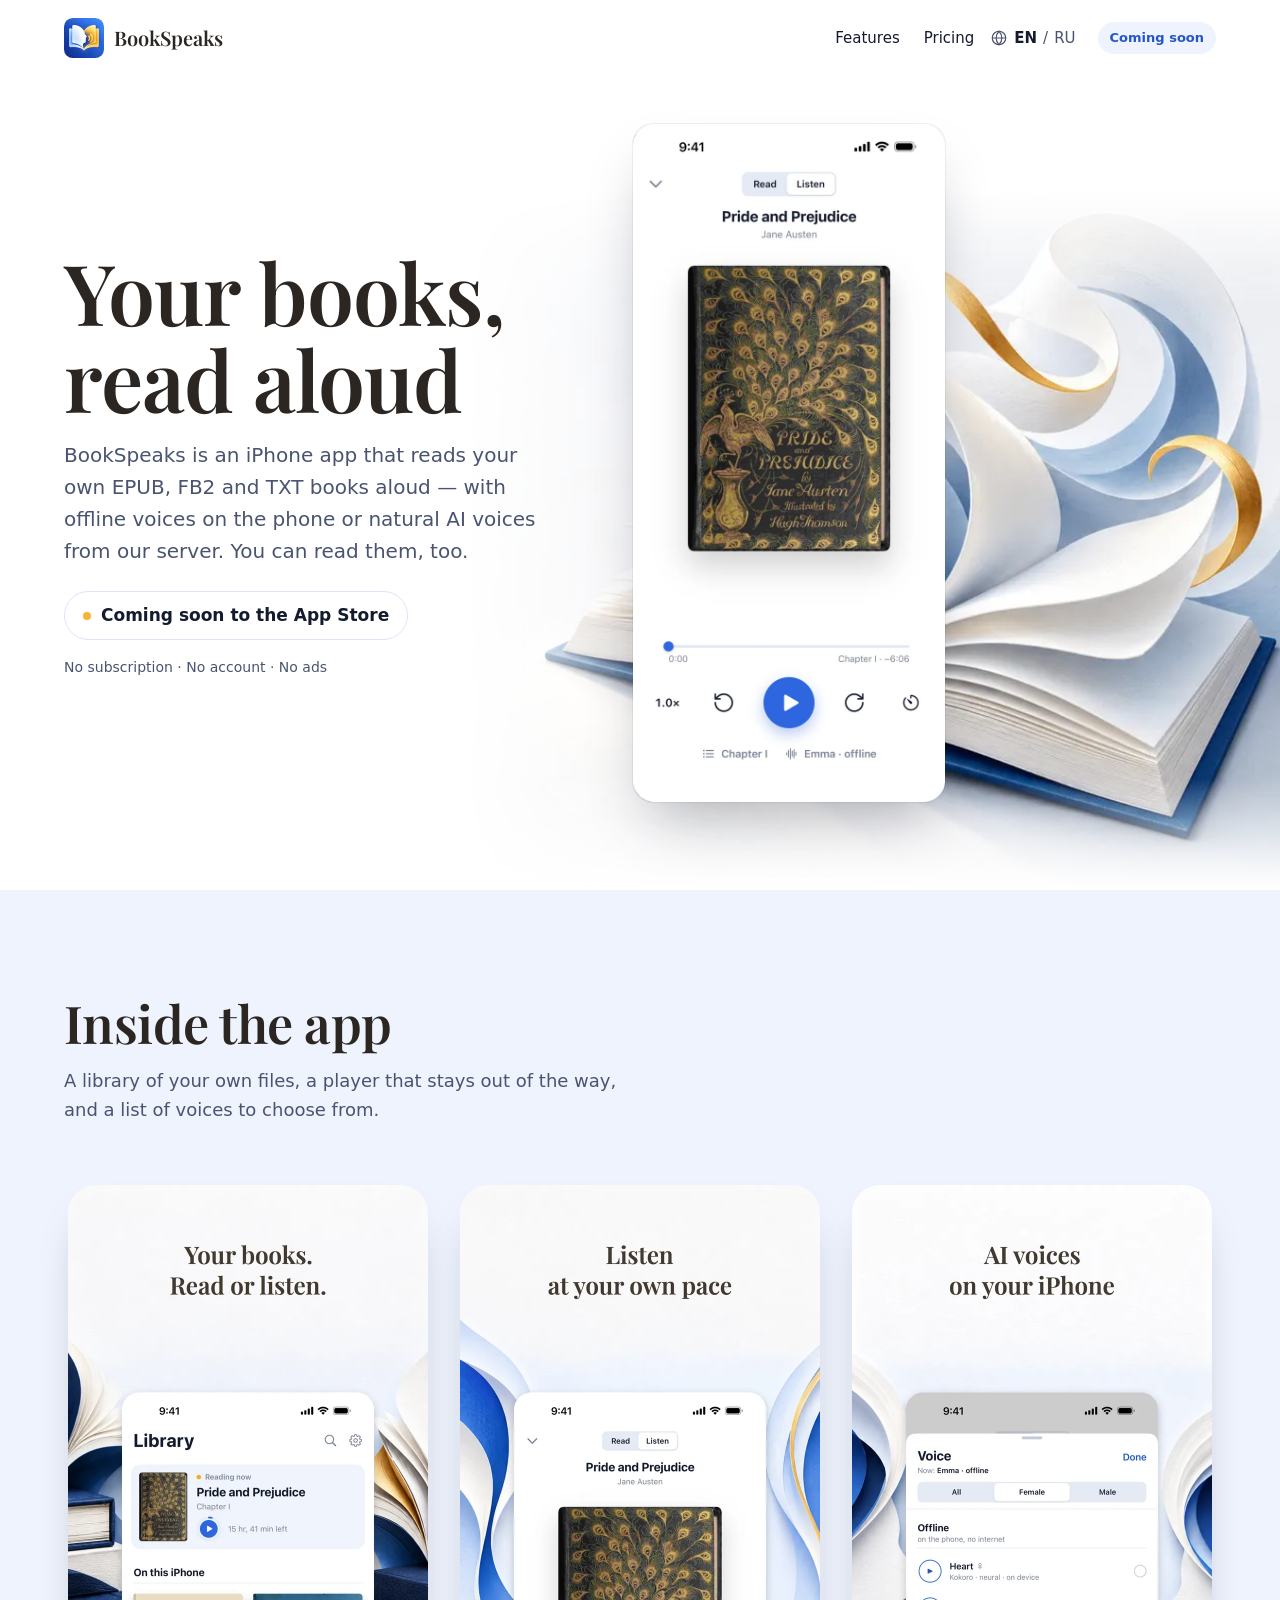
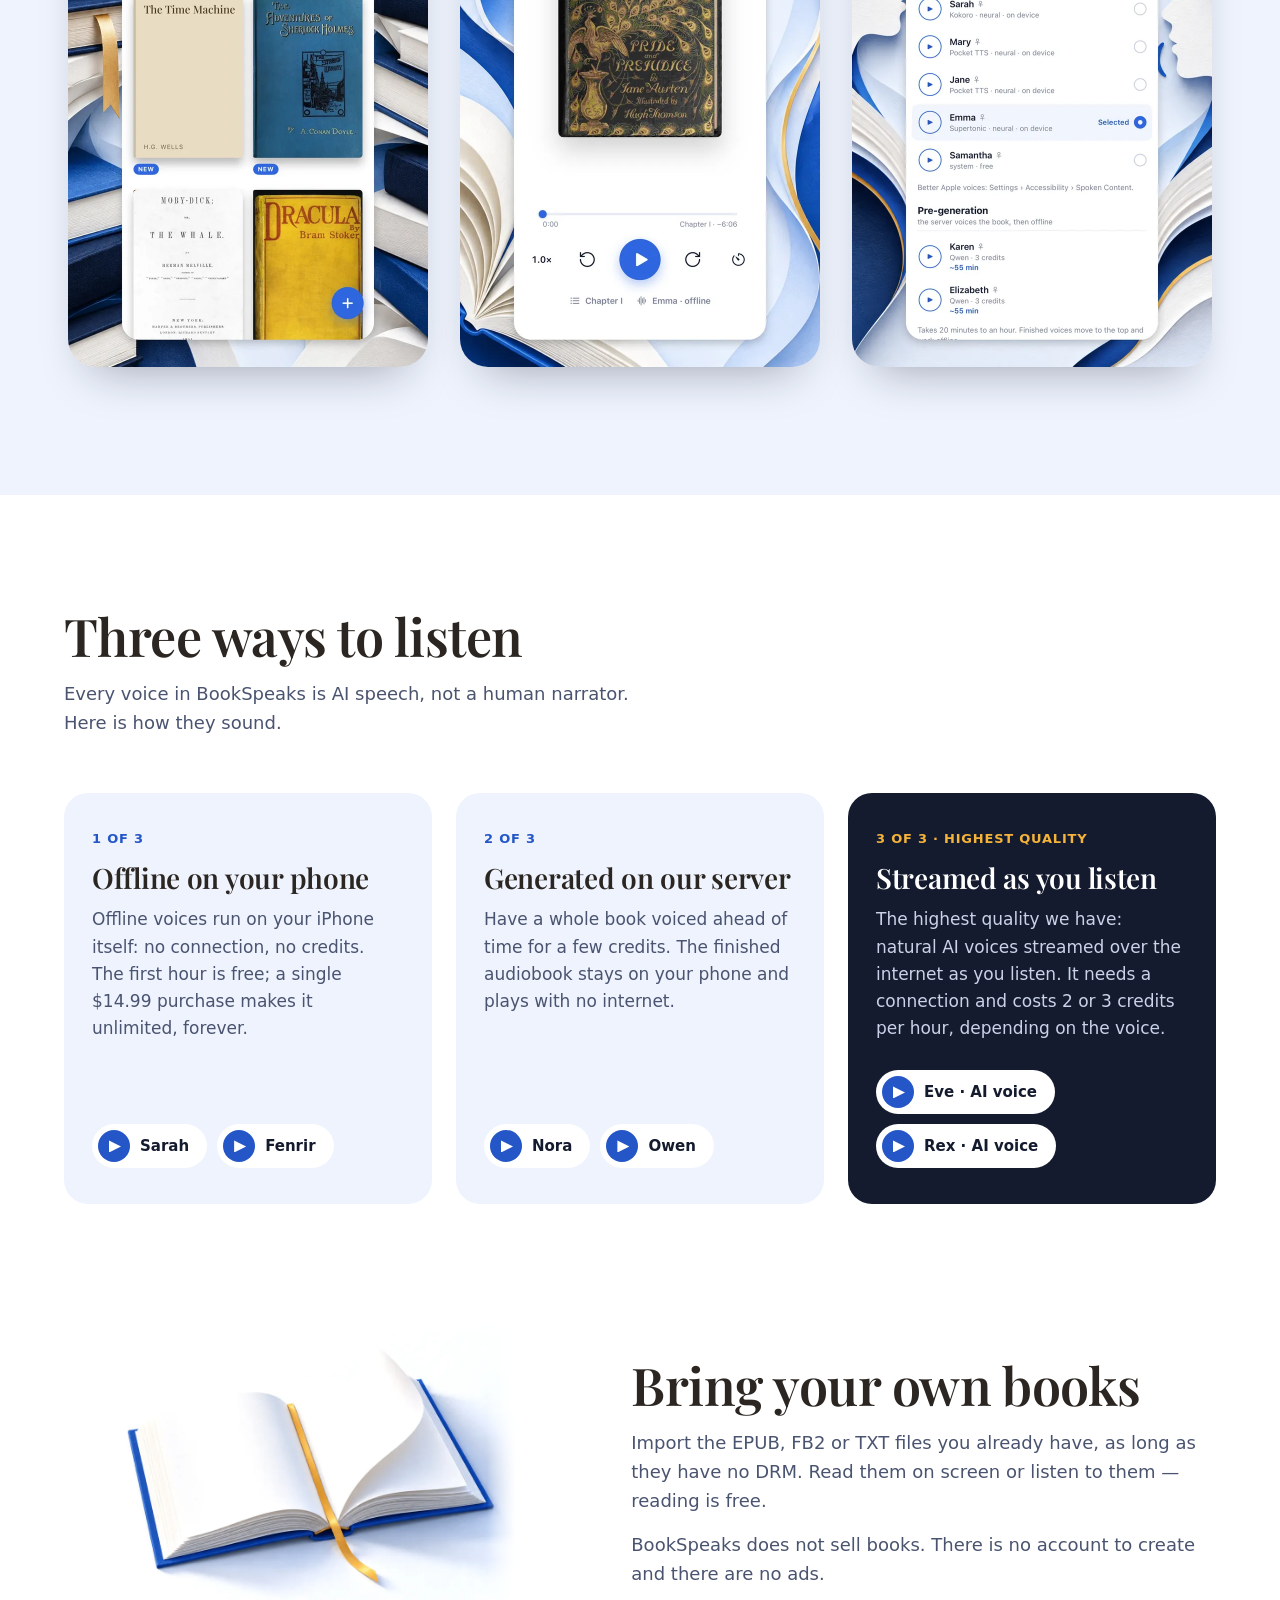
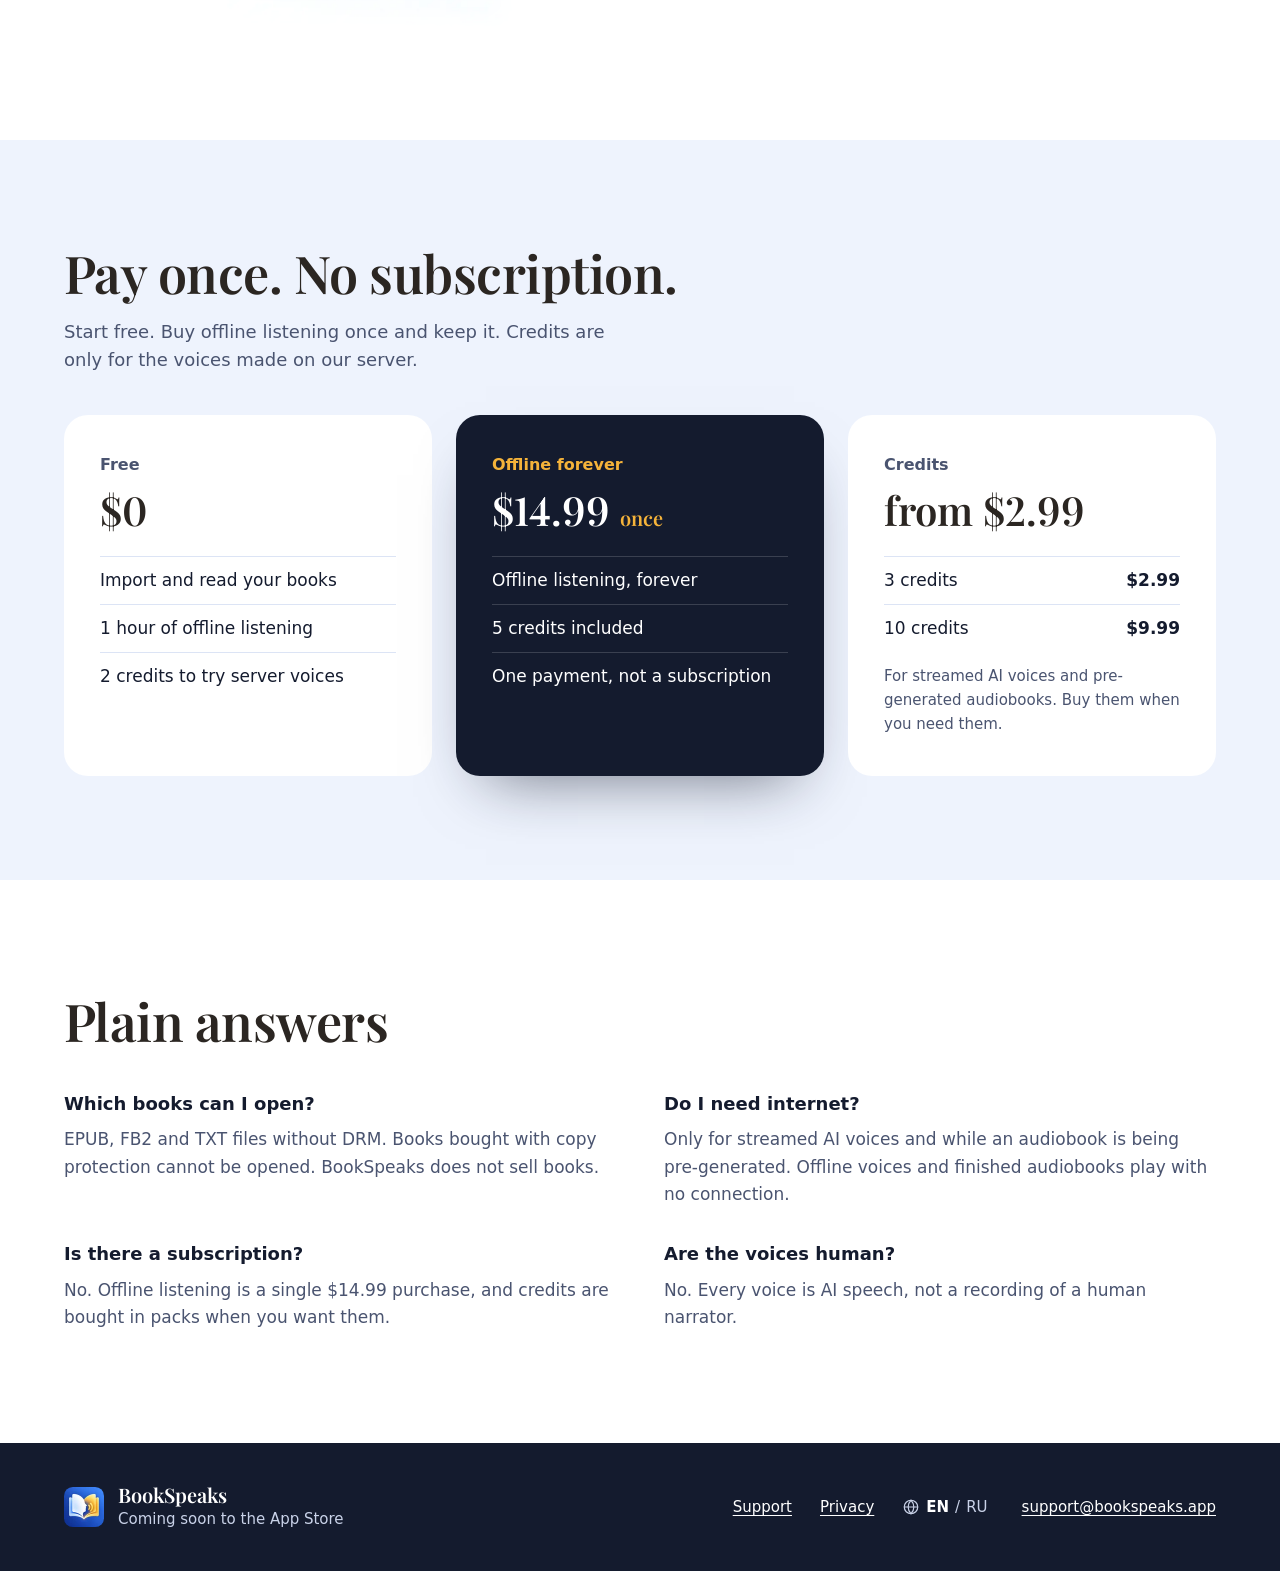
==== commit c1940b76: "publish site c9dfbd0" ====
--- a/index.html
+++ b/index.html
@@ -21,6 +21,115 @@
 <link rel="apple-touch-icon" href="/assets/img/apple-touch-icon.png">
 <link rel="preload" href="/assets/fonts/bookspeaks-serif-600.woff2" as="font" type="font/woff2" crossorigin>
 <link rel="stylesheet" href="/assets/site.css">
+<script type="application/ld+json">
+{
+ "@context": "https://schema.org",
+ "@graph": [
+  {
+   "@type": "Organization",
+   "@id": "https://bookspeaks.app/#organization",
+   "name": "BookSpeaks",
+   "url": "https://bookspeaks.app/",
+   "logo": "https://bookspeaks.app/assets/img/apple-touch-icon.png",
+   "email": "support@bookspeaks.app",
+   "contactPoint": {
+    "@type": "ContactPoint",
+    "contactType": "customer support",
+    "email": "support@bookspeaks.app",
+    "url": "https://bookspeaks.app/support/",
+    "availableLanguage": [
+     "en",
+     "ru"
+    ]
+   }
+  },
+  {
+   "@type": "SoftwareApplication",
+   "@id": "https://bookspeaks.app/#app",
+   "name": "BookSpeaks",
+   "url": "https://bookspeaks.app/",
+   "description": "BookSpeaks is an iPhone app that reads your own EPUB, FB2 and TXT books aloud: offline voices on the phone, a whole audiobook made in advance, or natural AI voices. No subscription, no account, no ads.",
+   "inLanguage": "en",
+   "operatingSystem": "iOS",
+   "applicationCategory": "MultimediaApplication",
+   "image": "https://bookspeaks.app/assets/img/og.jpg",
+   "creativeWorkStatus": "Coming soon to the App Store",
+   "publisher": {
+    "@id": "https://bookspeaks.app/#organization"
+   },
+   "offers": [
+    {
+     "@type": "Offer",
+     "name": "Free",
+     "price": "0",
+     "priceCurrency": "USD",
+     "description": "Import and read your books. 1 hour of offline listening. 2 credits to try server voices."
+    },
+    {
+     "@type": "Offer",
+     "name": "Offline forever",
+     "price": "14.99",
+     "priceCurrency": "USD",
+     "description": "Offline listening, forever. 5 credits included. One payment, not a subscription."
+    },
+    {
+     "@type": "Offer",
+     "name": "3 credits",
+     "price": "2.99",
+     "priceCurrency": "USD",
+     "description": "For streamed AI voices and pre-generated audiobooks."
+    },
+    {
+     "@type": "Offer",
+     "name": "10 credits",
+     "price": "9.99",
+     "priceCurrency": "USD",
+     "description": "For streamed AI voices and pre-generated audiobooks."
+    }
+   ]
+  },
+  {
+   "@type": "FAQPage",
+   "@id": "https://bookspeaks.app/#faq",
+   "inLanguage": "en",
+   "mainEntity": [
+    {
+     "@type": "Question",
+     "name": "Which books can I open?",
+     "acceptedAnswer": {
+      "@type": "Answer",
+      "text": "EPUB, FB2 and TXT files without DRM. Books bought with copy protection cannot be opened. BookSpeaks does not sell books."
+     }
+    },
+    {
+     "@type": "Question",
+     "name": "Do I need internet?",
+     "acceptedAnswer": {
+      "@type": "Answer",
+      "text": "Only for streamed AI voices and while an audiobook is being pre-generated. Offline voices and finished audiobooks play with no connection."
+     }
+    },
+    {
+     "@type": "Question",
+     "name": "Is there a subscription?",
+     "acceptedAnswer": {
+      "@type": "Answer",
+      "text": "No. Offline listening is a single $14.99 purchase, and credits are bought in packs when you want them."
+     }
+    },
+    {
+     "@type": "Question",
+     "name": "Are the voices human?",
+     "acceptedAnswer": {
+      "@type": "Answer",
+      "text": "No. Every voice is AI speech, not a recording of a human narrator."
+     }
+    }
+   ]
+  }
+ ]
+}
+</script>
 </head>
 <body>
 <a class="skip" href="#main">Skip to content</a>
@@ -104,7 +213,7 @@
     <li class="way way-best">
       <p class="tag">3 of 3 · Highest quality</p>
       <h3>Streamed as you listen</h3>
-      <p>The highest quality we have: the book is voiced on our server and streamed as you listen. It needs a connection and is paid in credits.</p>
+      <p>The highest quality we have: natural AI voices streamed over the internet as you listen. It needs a connection and costs 2 or 3 credits per hour, depending on the voice.</p>
       <div class="samples">
         <label>Eve · AI voice <audio controls preload="none" src="/assets/audio/sample-eve.m4a" aria-label="Play sample: Eve · AI voice"></audio></label>
         <label>Rex · AI voice <audio controls preload="none" src="/assets/audio/sample-rex.m4a" aria-label="Play sample: Rex · AI voice"></audio></label>
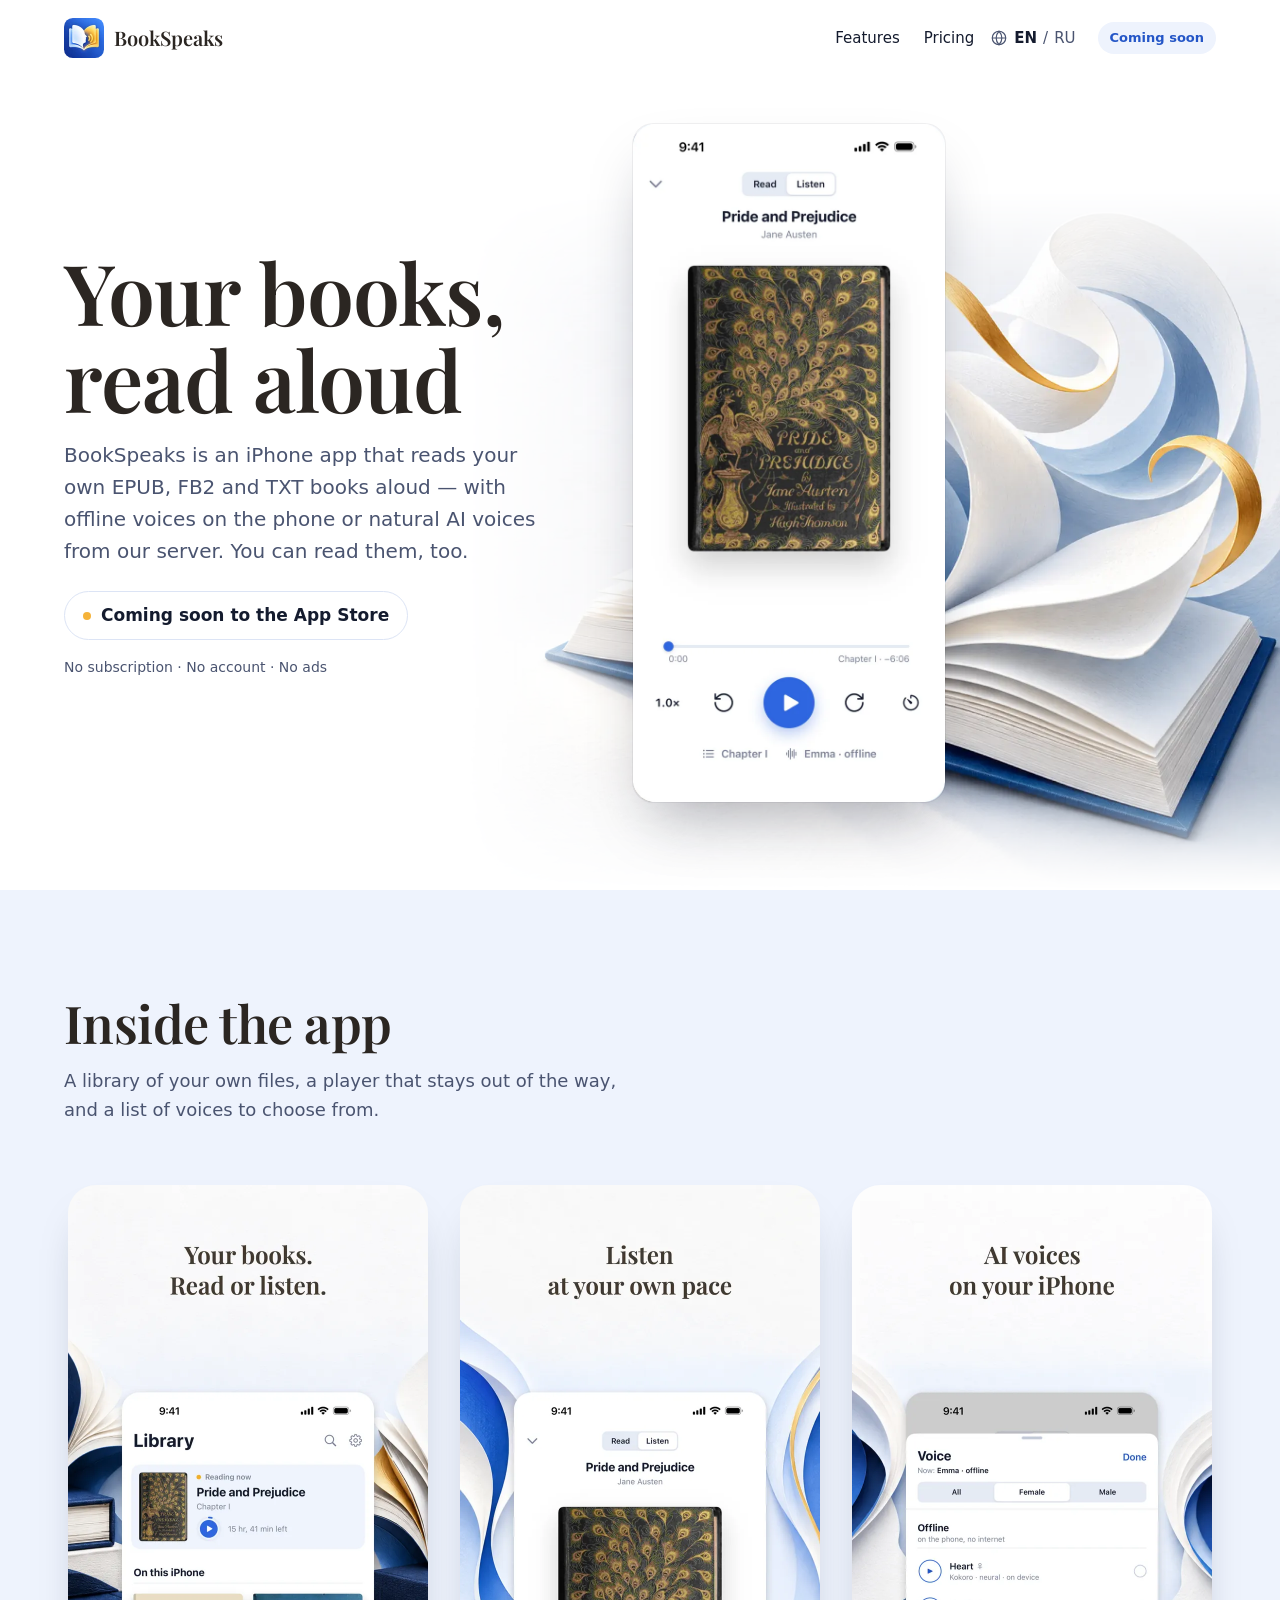
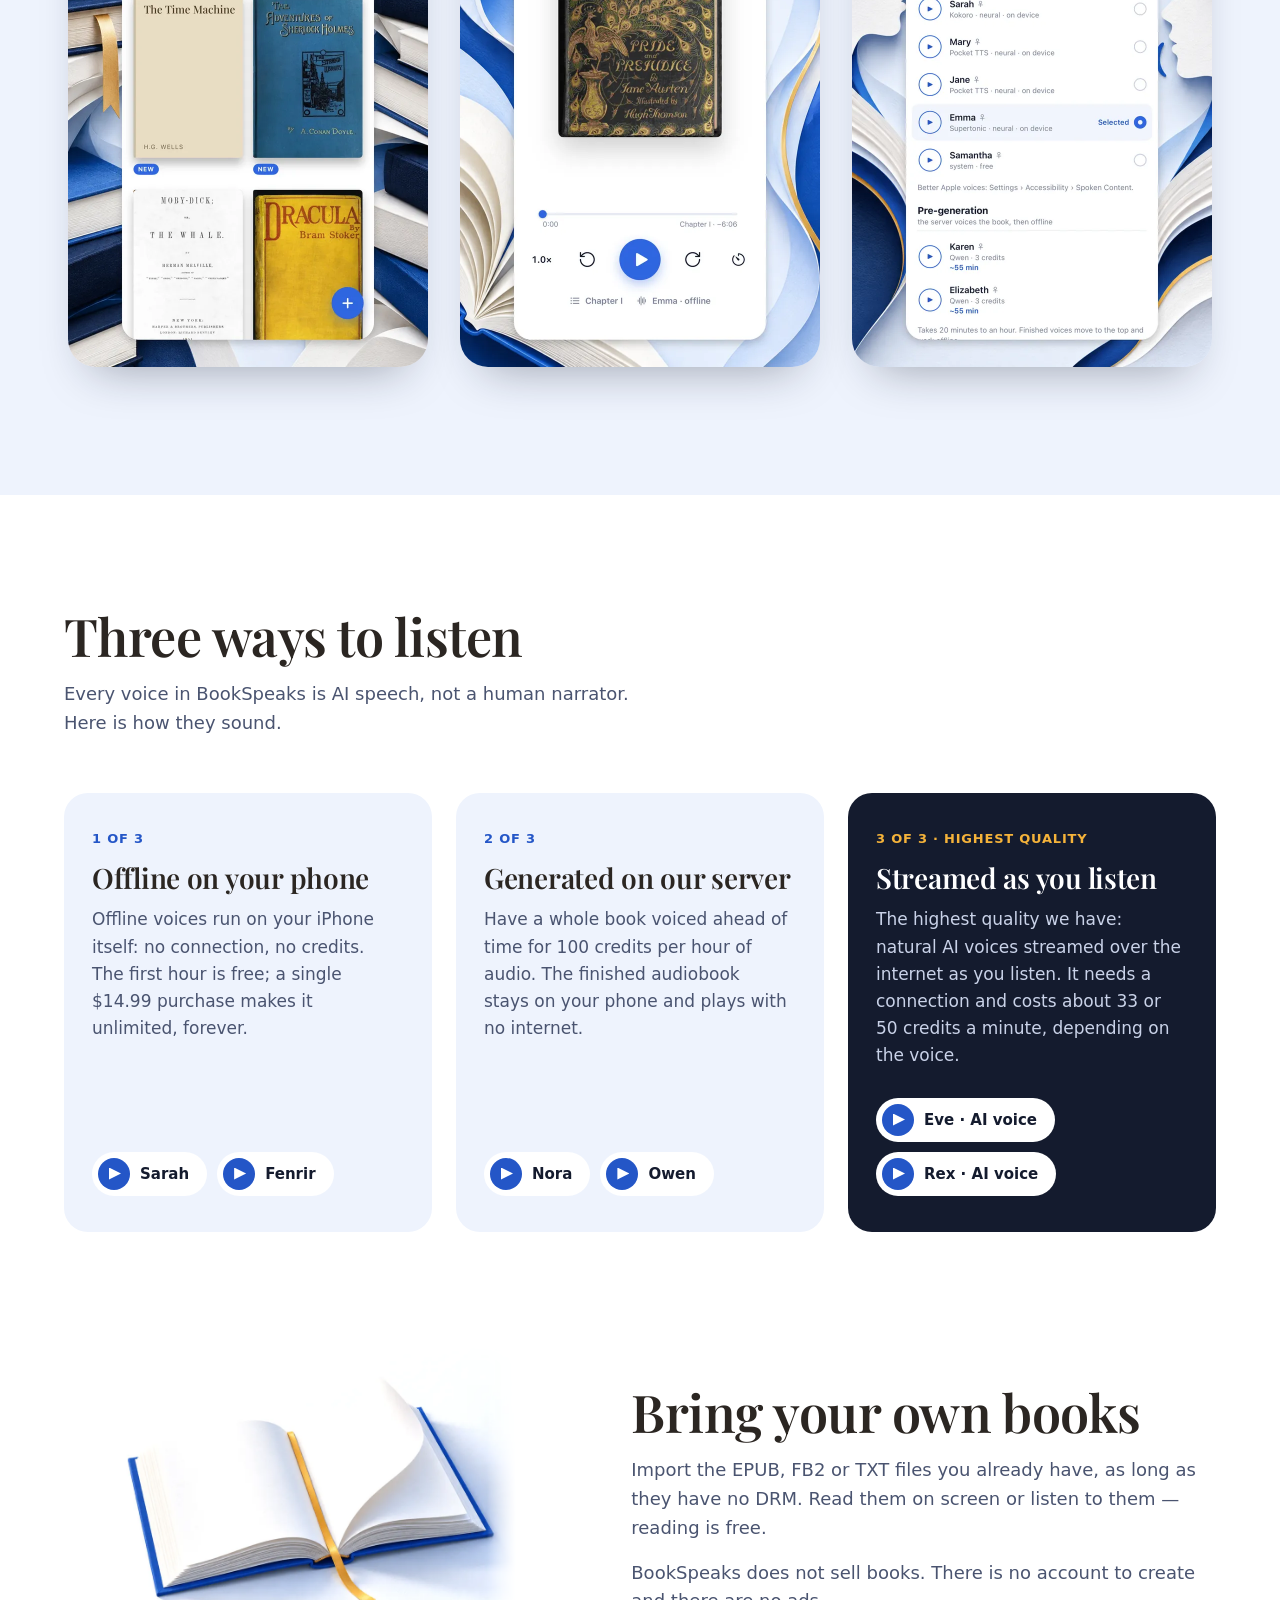
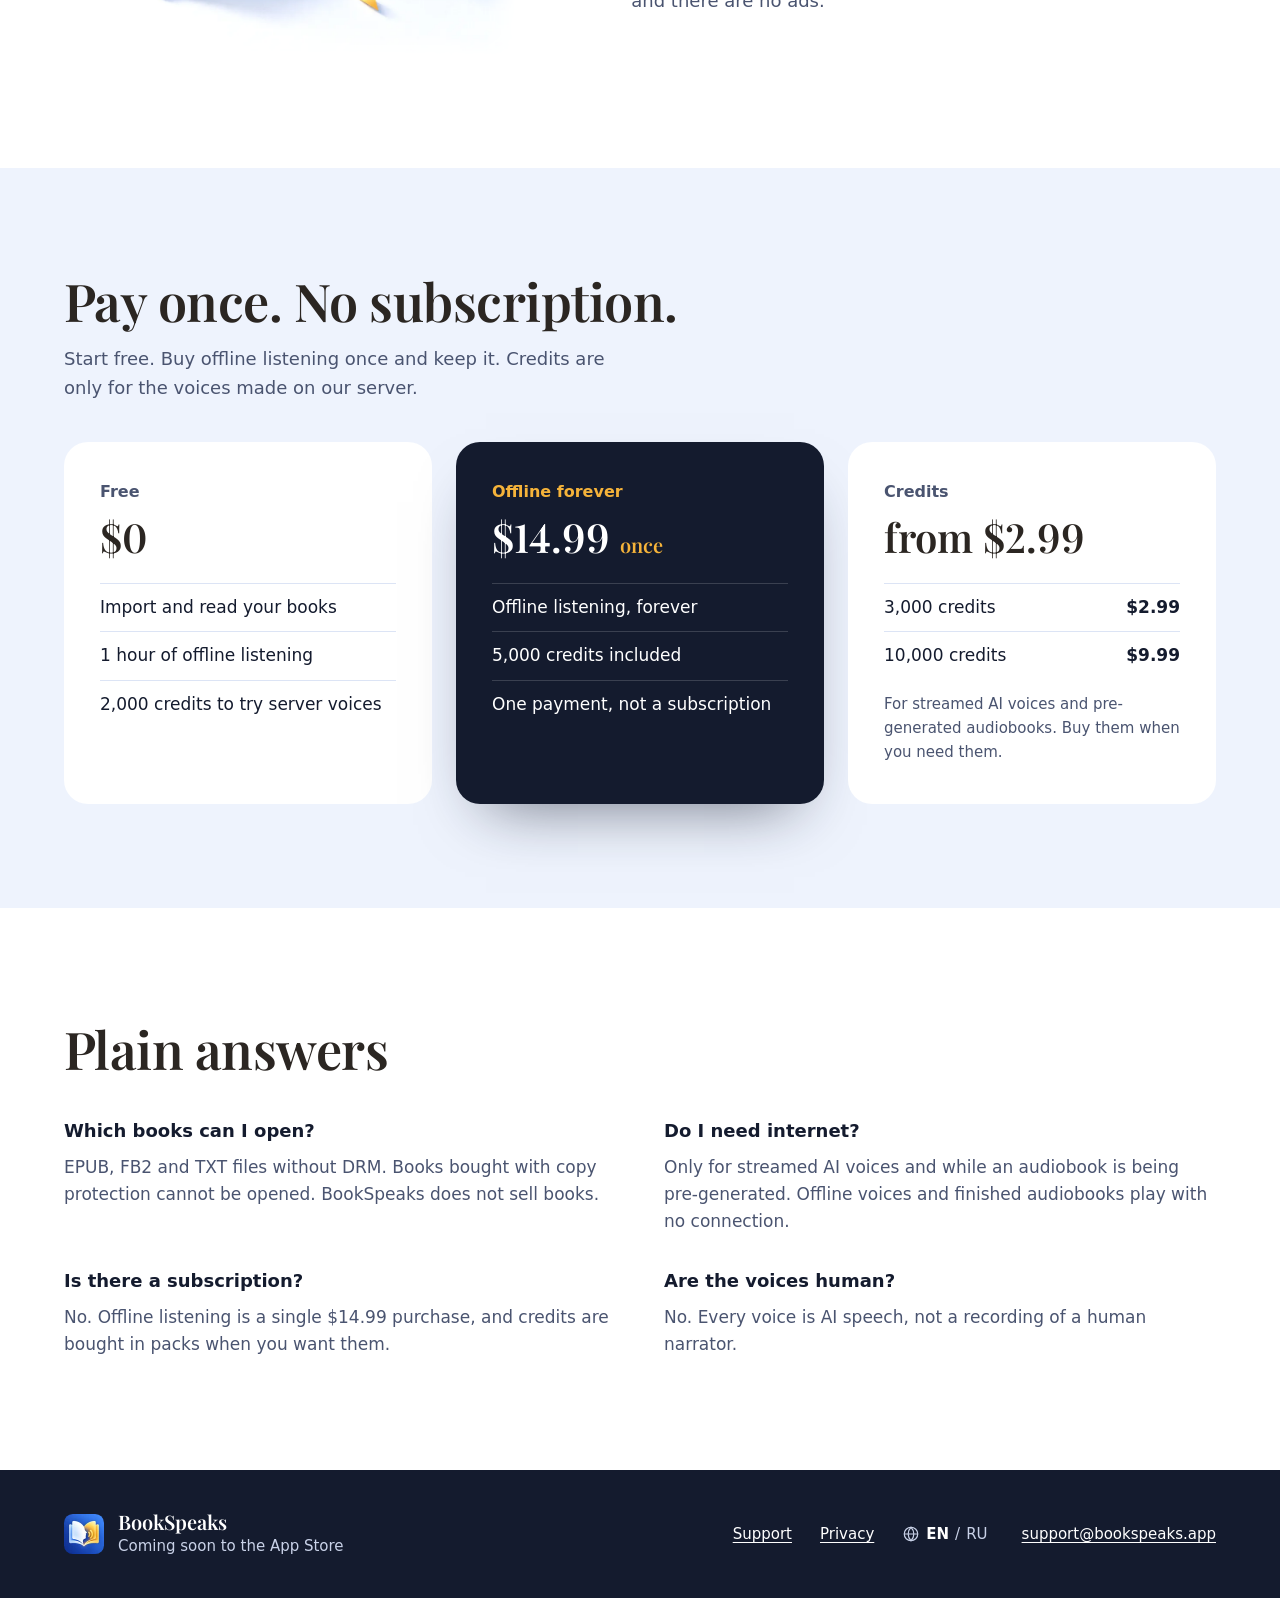
==== commit 61a62951: "publish site f268445" ====
--- a/index.html
+++ b/index.html
@@ -63,25 +63,25 @@
      "name": "Free",
      "price": "0",
      "priceCurrency": "USD",
-     "description": "Import and read your books. 1 hour of offline listening. 2 credits to try server voices."
+     "description": "Import and read your books. 1 hour of offline listening. 2,000 credits to try server voices."
     },
     {
      "@type": "Offer",
      "name": "Offline forever",
      "price": "14.99",
      "priceCurrency": "USD",
-     "description": "Offline listening, forever. 5 credits included. One payment, not a subscription."
+     "description": "Offline listening, forever. 5,000 credits included. One payment, not a subscription."
     },
     {
      "@type": "Offer",
-     "name": "3 credits",
+     "name": "3,000 credits",
      "price": "2.99",
      "priceCurrency": "USD",
      "description": "For streamed AI voices and pre-generated audiobooks."
     },
     {
      "@type": "Offer",
-     "name": "10 credits",
+     "name": "10,000 credits",
      "price": "9.99",
      "priceCurrency": "USD",
      "description": "For streamed AI voices and pre-generated audiobooks."
@@ -204,7 +204,7 @@
     <li class="way">
       <p class="tag">2 of 3</p>
       <h3>Generated on our server</h3>
-      <p>Have a whole book voiced ahead of time for a few credits. The finished audiobook stays on your phone and plays with no internet.</p>
+      <p>Have a whole book voiced ahead of time for 100 credits per hour of audio. The finished audiobook stays on your phone and plays with no internet.</p>
       <div class="samples">
         <label>Nora <audio controls preload="none" src="/assets/audio/sample-nora.m4a" aria-label="Play sample: Nora"></audio></label>
         <label>Owen <audio controls preload="none" src="/assets/audio/sample-owen.m4a" aria-label="Play sample: Owen"></audio></label>
@@ -213,7 +213,7 @@
     <li class="way way-best">
       <p class="tag">3 of 3 · Highest quality</p>
       <h3>Streamed as you listen</h3>
-      <p>The highest quality we have: natural AI voices streamed over the internet as you listen. It needs a connection and costs 2 or 3 credits per hour, depending on the voice.</p>
+      <p>The highest quality we have: natural AI voices streamed over the internet as you listen. It needs a connection and costs about 33 or 50 credits a minute, depending on the voice.</p>
       <div class="samples">
         <label>Eve · AI voice <audio controls preload="none" src="/assets/audio/sample-eve.m4a" aria-label="Play sample: Eve · AI voice"></audio></label>
         <label>Rex · AI voice <audio controls preload="none" src="/assets/audio/sample-rex.m4a" aria-label="Play sample: Rex · AI voice"></audio></label>
@@ -244,7 +244,7 @@
         <ul>
           <li>Import and read your books</li>
           <li>1 hour of offline listening</li>
-          <li>2 credits to try server voices</li>
+          <li>2,000 credits to try server voices</li>
         </ul>
       </article>
       <article class="plan plan-main">
@@ -252,7 +252,7 @@
         <p class="price">$14.99 <span>once</span></p>
         <ul>
           <li>Offline listening, forever</li>
-          <li>5 credits included</li>
+          <li>5,000 credits included</li>
           <li>One payment, not a subscription</li>
         </ul>
       </article>
@@ -260,8 +260,8 @@
         <h3>Credits</h3>
         <p class="price">from $2.99</p>
         <ul class="packs">
-          <li><span>3 credits</span><b>$2.99</b></li>
-          <li><span>10 credits</span><b>$9.99</b></li>
+          <li><span>3,000 credits</span><b>$2.99</b></li>
+          <li><span>10,000 credits</span><b>$9.99</b></li>
         </ul>
         <p class="plan-note">For streamed AI voices and pre-generated audiobooks. Buy them when you need them.</p>
       </article>
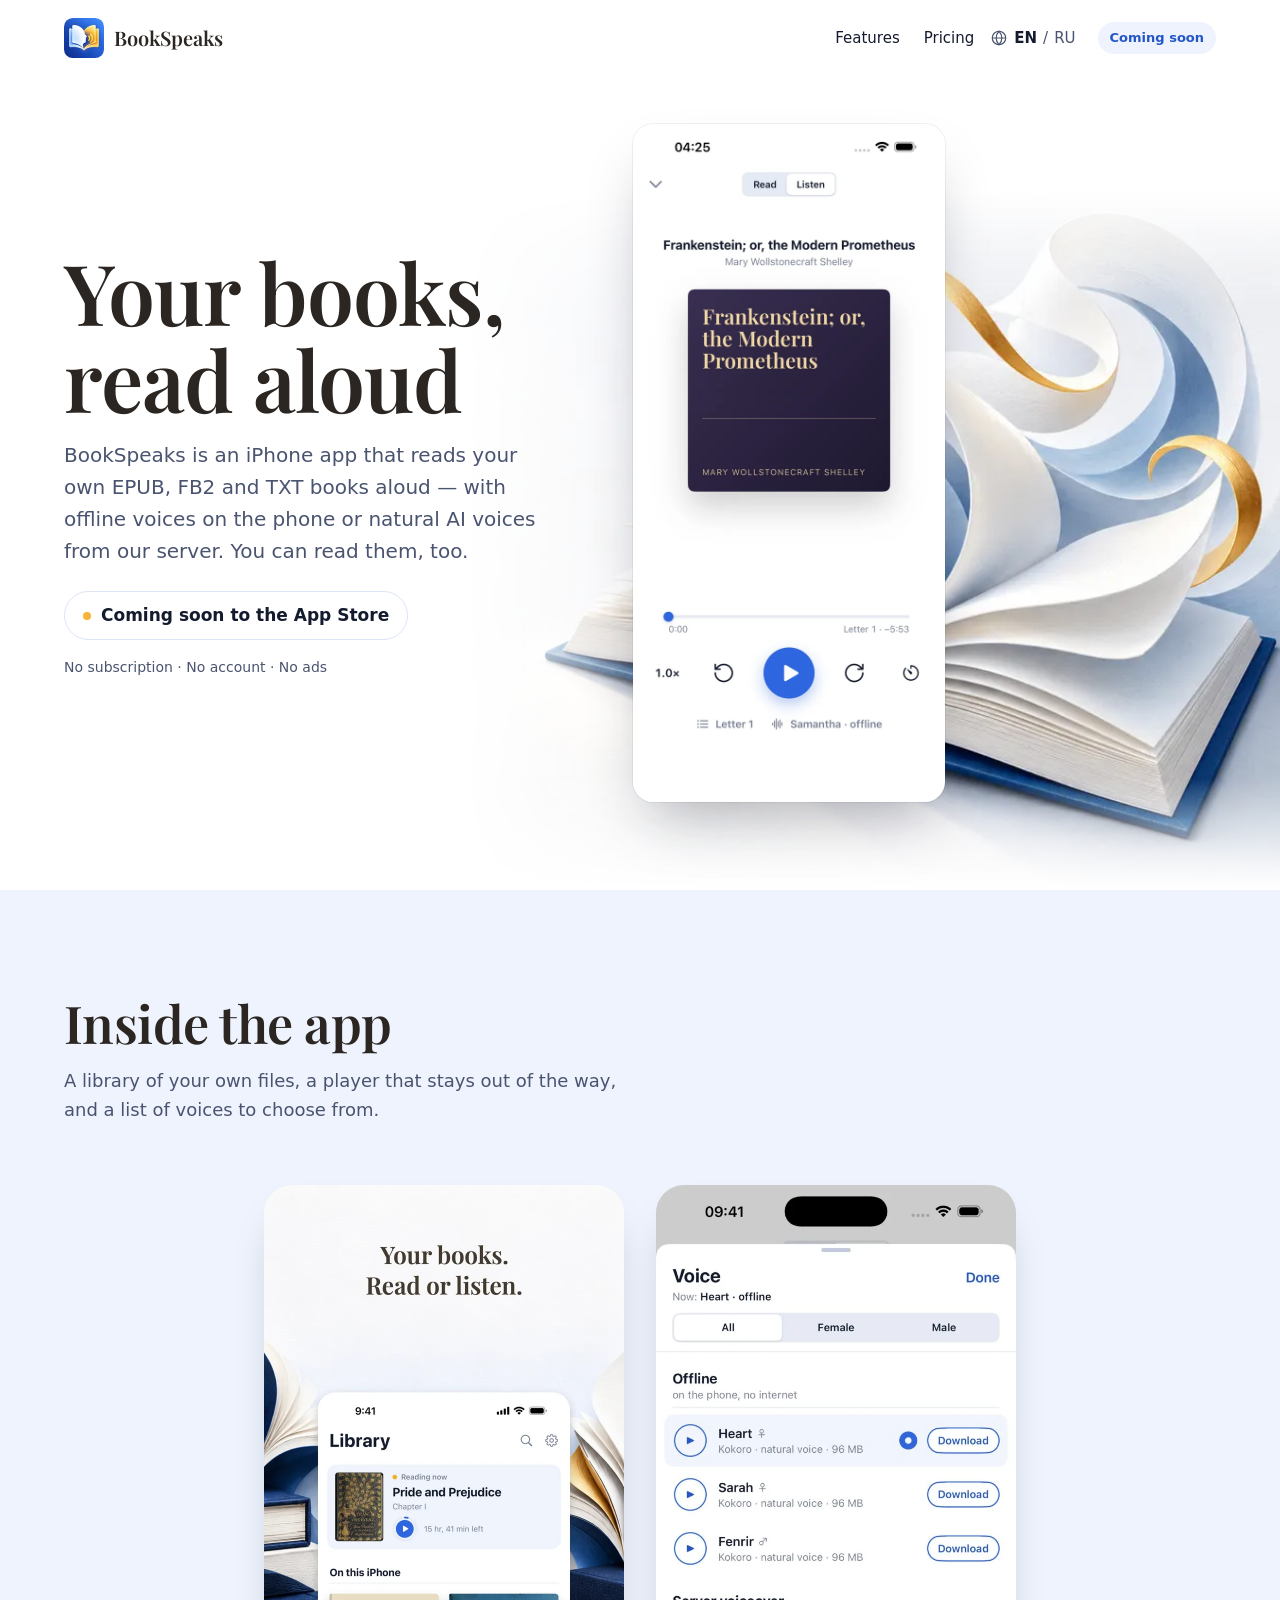
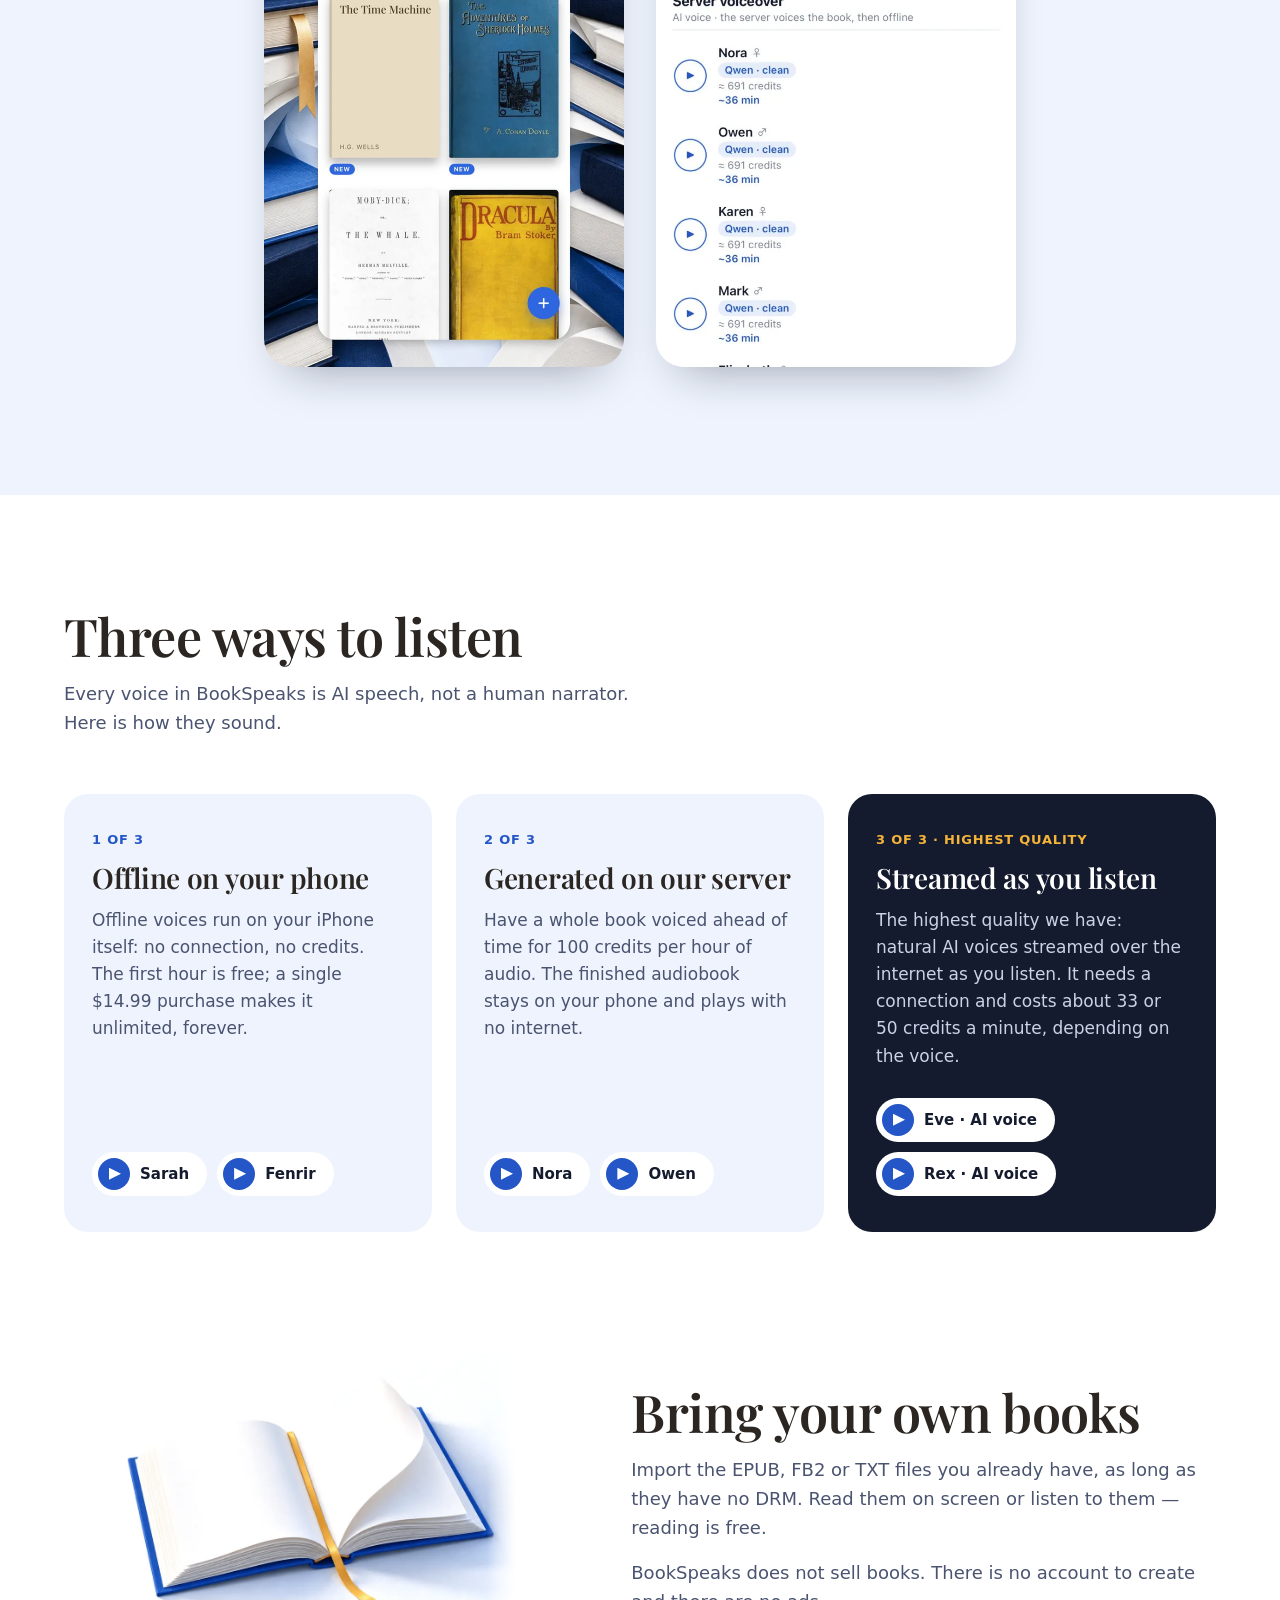
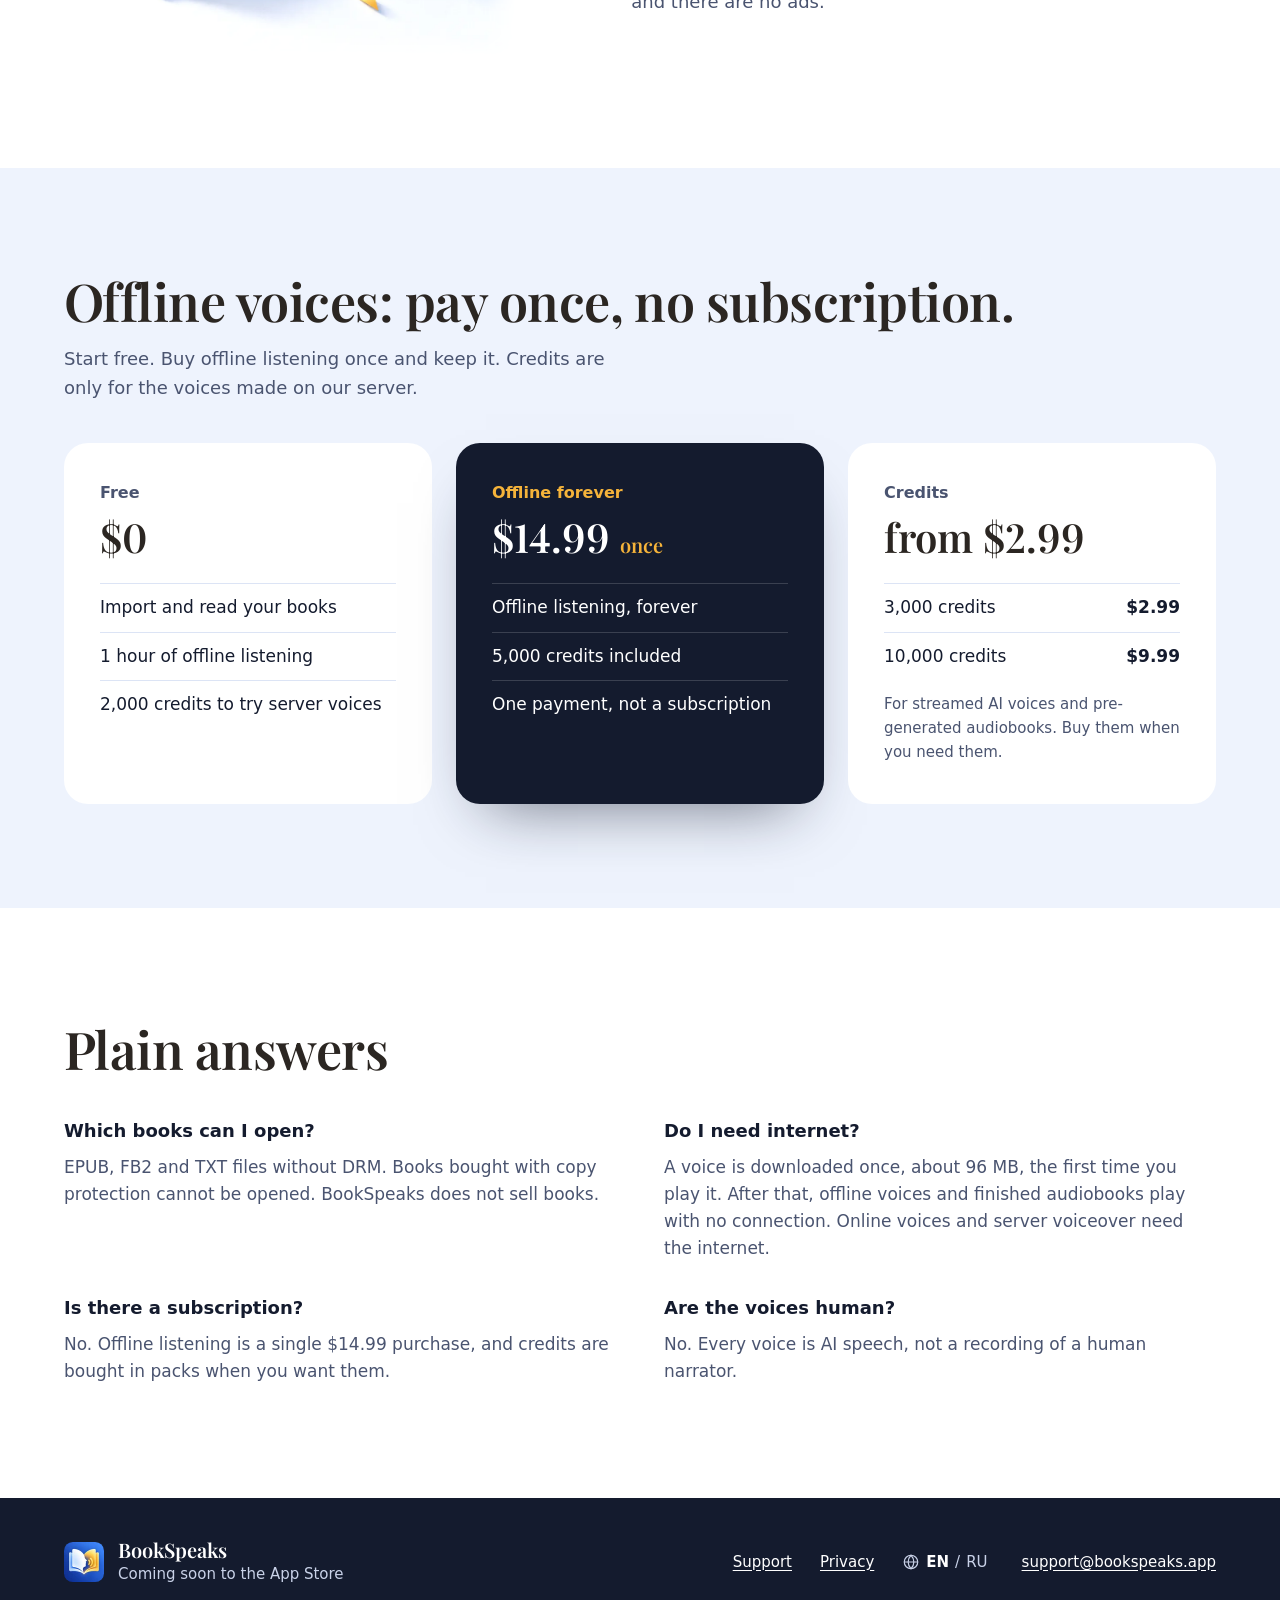
==== commit 0c9a5a26: "publish site 8353fde" ====
--- a/index.html
+++ b/index.html
@@ -106,7 +106,7 @@
      "name": "Do I need internet?",
      "acceptedAnswer": {
       "@type": "Answer",
-      "text": "Only for streamed AI voices and while an audiobook is being pre-generated. Offline voices and finished audiobooks play with no connection."
+      "text": "A voice is downloaded once, about 96 MB, the first time you play it. After that, offline voices and finished audiobooks play with no connection. Online voices and server voiceover need the internet."
      }
     },
     {
@@ -167,7 +167,7 @@
       <p class="hero-note">No subscription · No account · No ads</p>
     </div>
     <img class="hero-screen" src="/assets/img/screen-listen.webp" width="660" height="1434" fetchpriority="high"
-      alt="BookSpeaks player: Pride and Prejudice by Jane Austen, with the Read and Listen switch, a play button, playback speed, a sleep timer and an offline voice selected">
+      alt="BookSpeaks player: Frankenstein by Mary Shelley, with the Read and Listen switch, a play button, playback speed, a sleep timer and an offline voice selected">
   </div>
 </section>
 
@@ -179,10 +179,8 @@
   <ul class="shots" tabindex="0" aria-label="App screenshots, scroll sideways">
     <li><img src="/assets/img/shot-01-library.webp" width="720" height="1564" loading="lazy"
       alt="Your books. Read or listen. The BookSpeaks library: the book you are reading now with the time left, and the covers of your books on this iPhone"></li>
-    <li><img src="/assets/img/shot-02-listen.webp" width="720" height="1564" loading="lazy"
-      alt="Listen at your own pace. The BookSpeaks player with the book cover, a progress bar, playback speed, skip buttons and a sleep timer"></li>
-    <li><img src="/assets/img/shot-04-voice.webp" width="720" height="1564" loading="lazy"
-      alt="AI voices on your iPhone. The voice list: offline voices that run on the phone with no internet, and voices for a pre-generated audiobook"></li>
+    <li><img src="/assets/img/shot-04-voice.webp" width="660" height="1434" loading="lazy"
+      alt="AI voices on your iPhone. The voice list: offline voices that run on the phone with no internet, and server voiceover voices"></li>
   </ul>
 </section>
 
@@ -235,7 +233,7 @@
 
 <section class="pricing" id="pricing" aria-labelledby="pricing-title">
   <div class="wrap">
-    <h2 id="pricing-title">Pay once. No subscription.</h2>
+    <h2 id="pricing-title">Offline voices: pay once, no subscription.</h2>
     <p class="section-lede">Start free. Buy offline listening once and keep it. Credits are only for the voices made on our server.</p>
     <div class="plans">
       <article class="plan">
@@ -279,7 +277,7 @@
       </div>
       <div>
         <dt>Do I need internet?</dt>
-        <dd>Only for streamed AI voices and while an audiobook is being pre-generated. Offline voices and finished audiobooks play with no connection.</dd>
+        <dd>A voice is downloaded once, about 96 MB, the first time you play it. After that, offline voices and finished audiobooks play with no connection. Online voices and server voiceover need the internet.</dd>
       </div>
       <div>
         <dt>Is there a subscription?</dt>
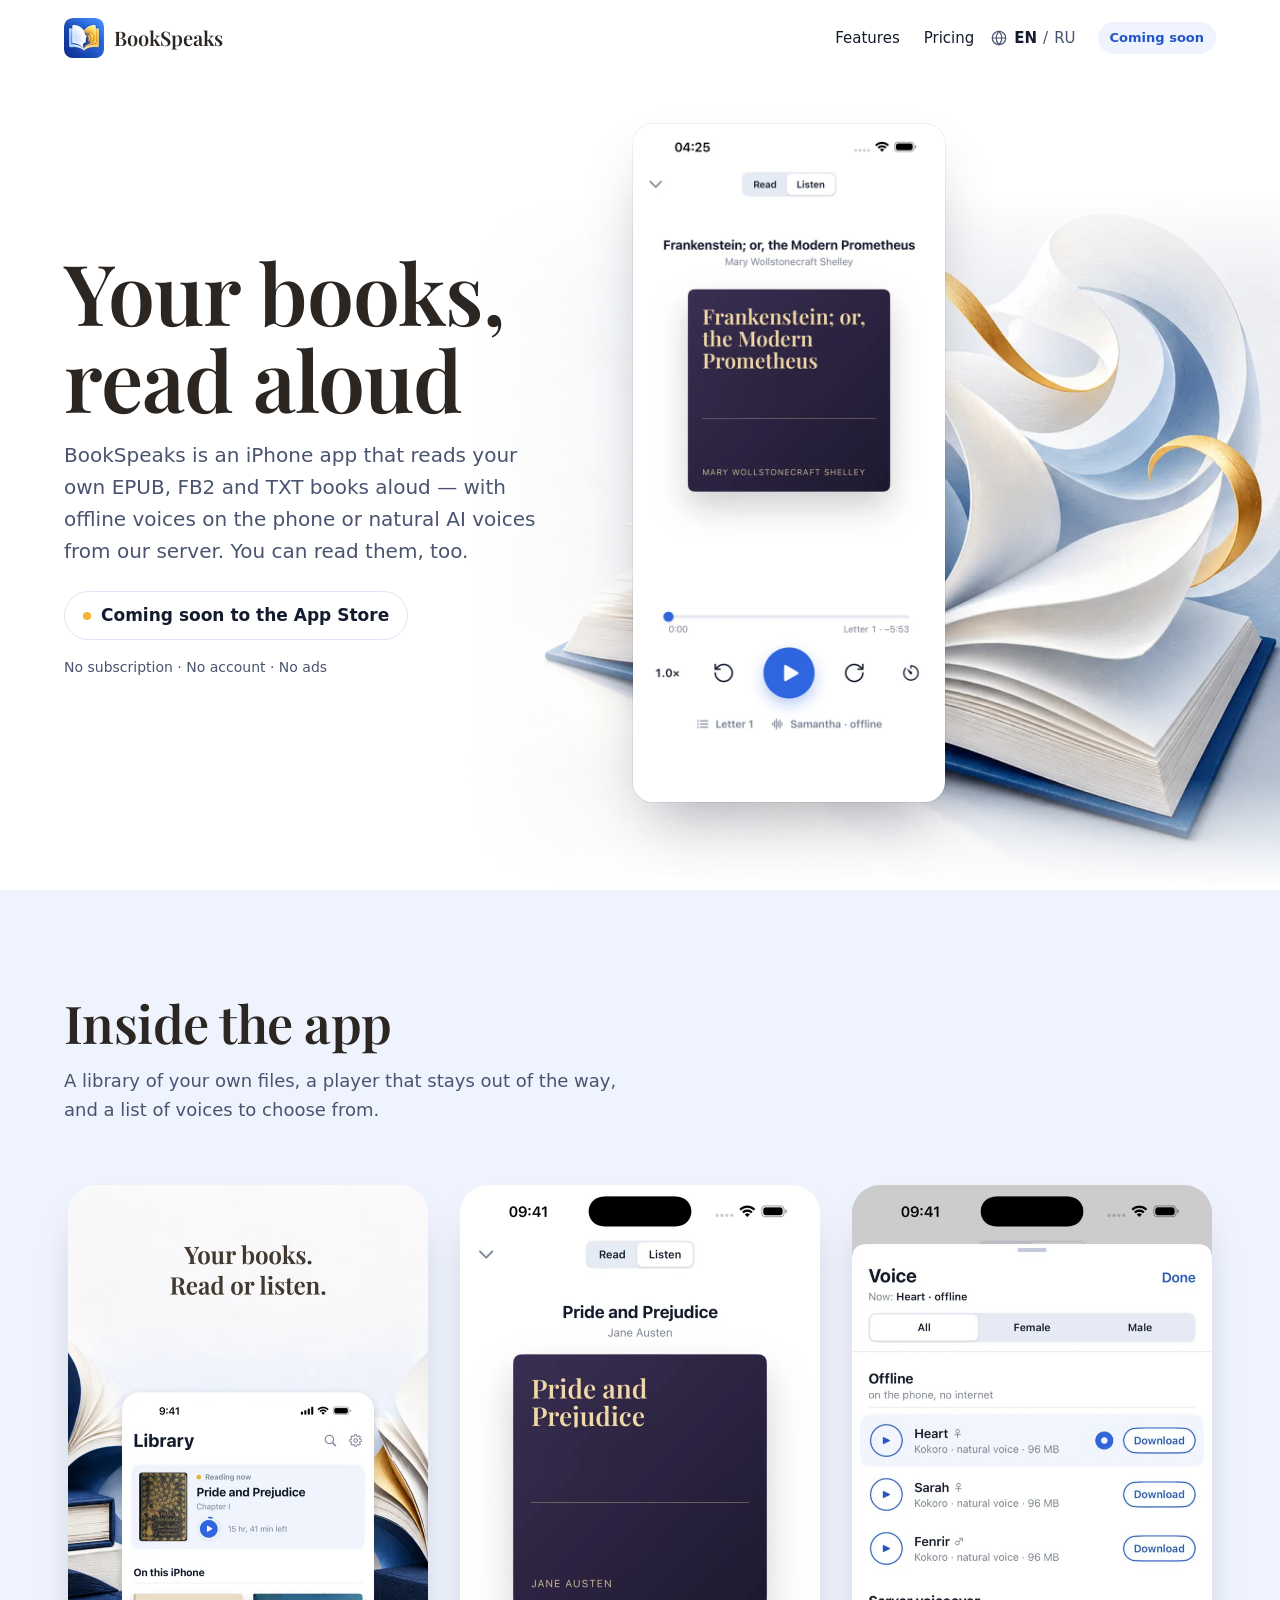
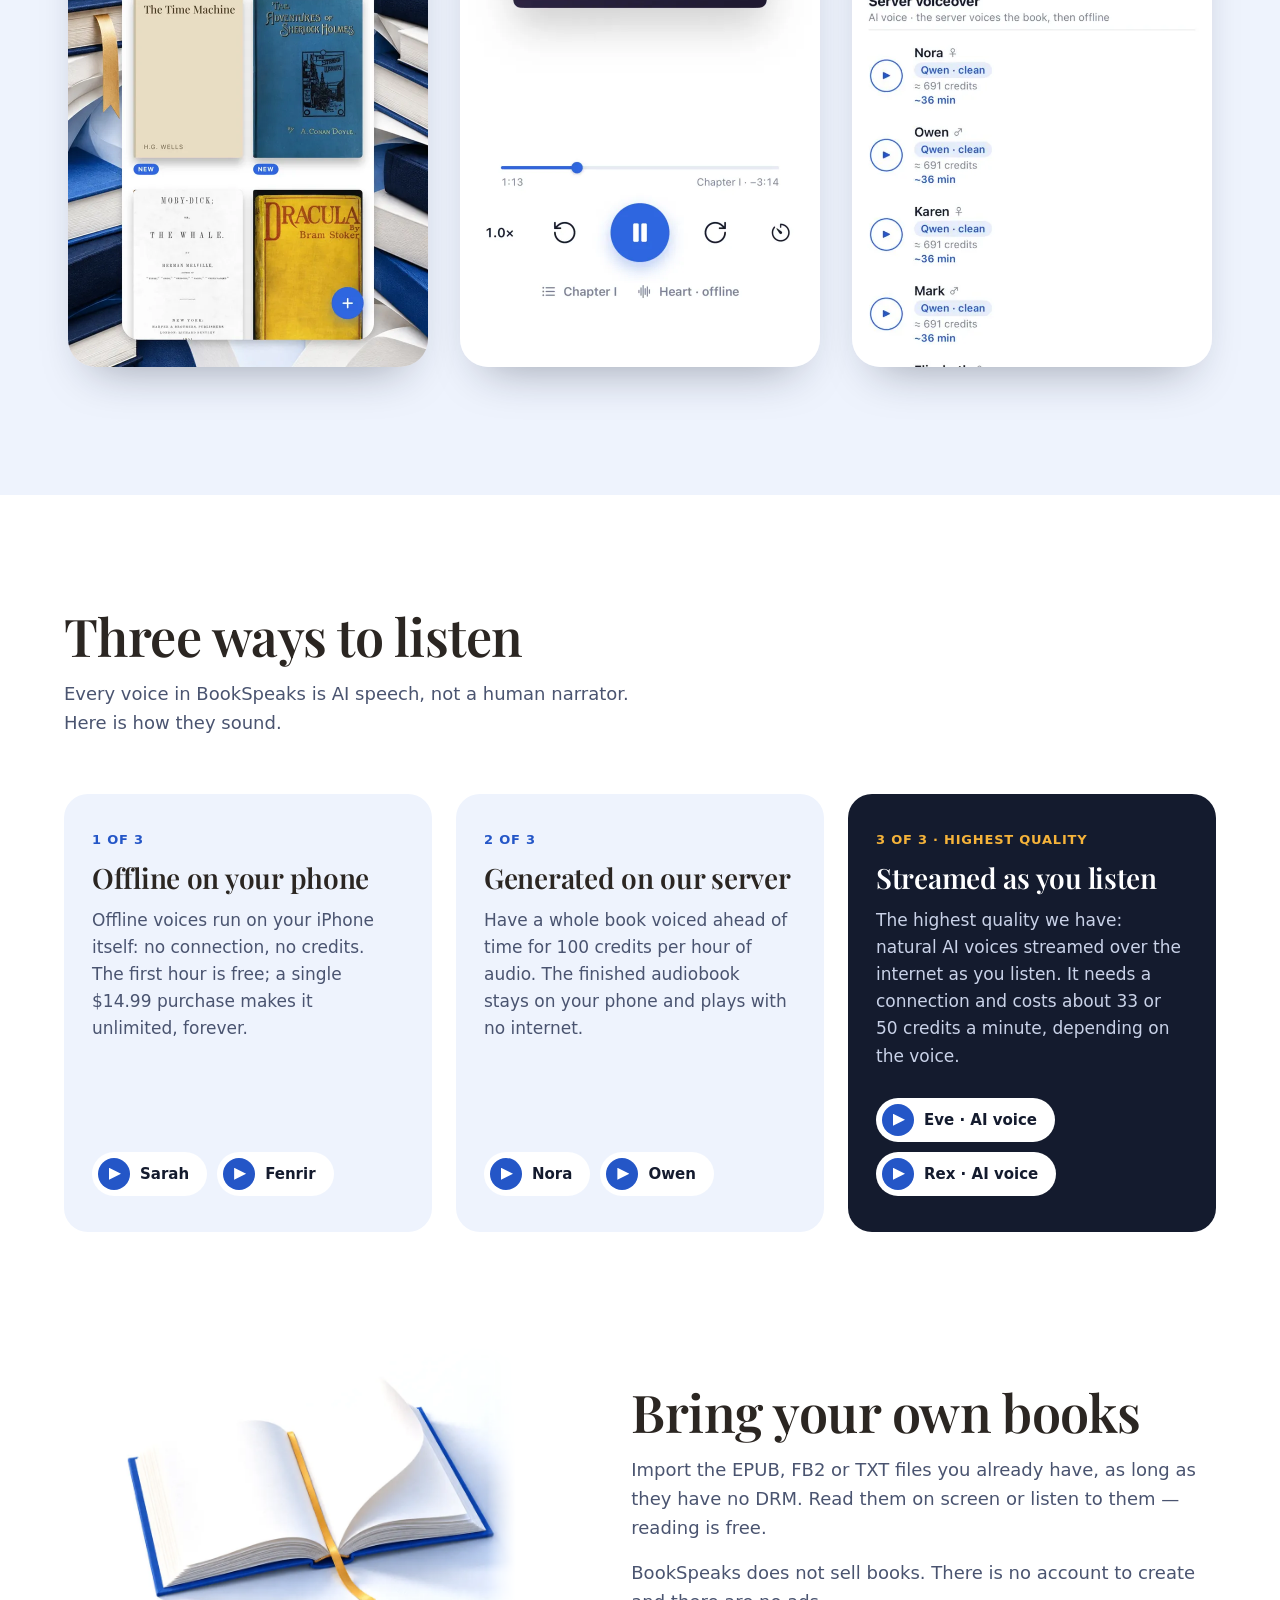
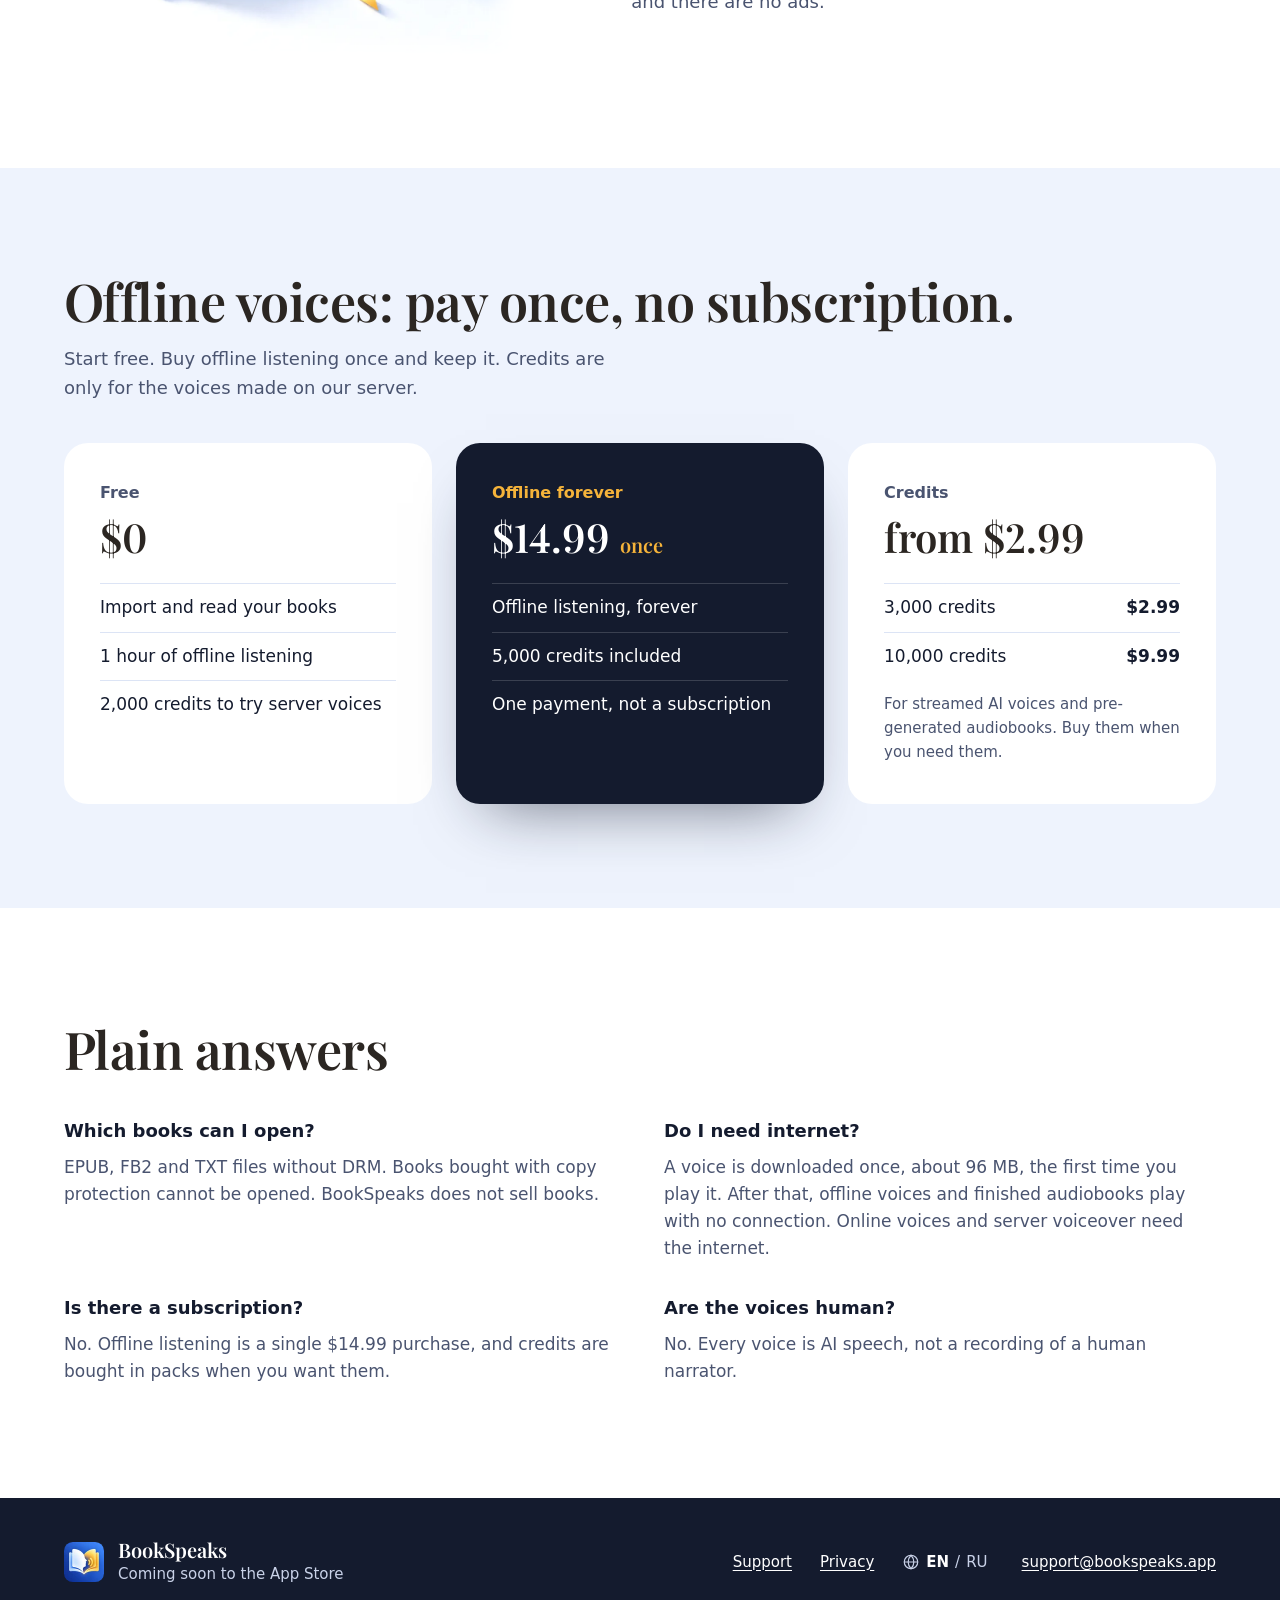
==== commit ac7e7aca: "publish site 1c6ca0e" ====
--- a/index.html
+++ b/index.html
@@ -179,6 +179,8 @@
   <ul class="shots" tabindex="0" aria-label="App screenshots, scroll sideways">
     <li><img src="/assets/img/shot-01-library.webp" width="720" height="1564" loading="lazy"
       alt="Your books. Read or listen. The BookSpeaks library: the book you are reading now with the time left, and the covers of your books on this iPhone"></li>
+    <li><img src="/assets/img/shot-02-listen.webp" width="720" height="1564" loading="lazy"
+      alt="Listen at your own pace. The BookSpeaks player with the book cover, a progress bar, playback speed, skip buttons and a sleep timer, an offline voice playing"></li>
     <li><img src="/assets/img/shot-04-voice.webp" width="660" height="1434" loading="lazy"
       alt="AI voices on your iPhone. The voice list: offline voices that run on the phone with no internet, and server voiceover voices"></li>
   </ul>
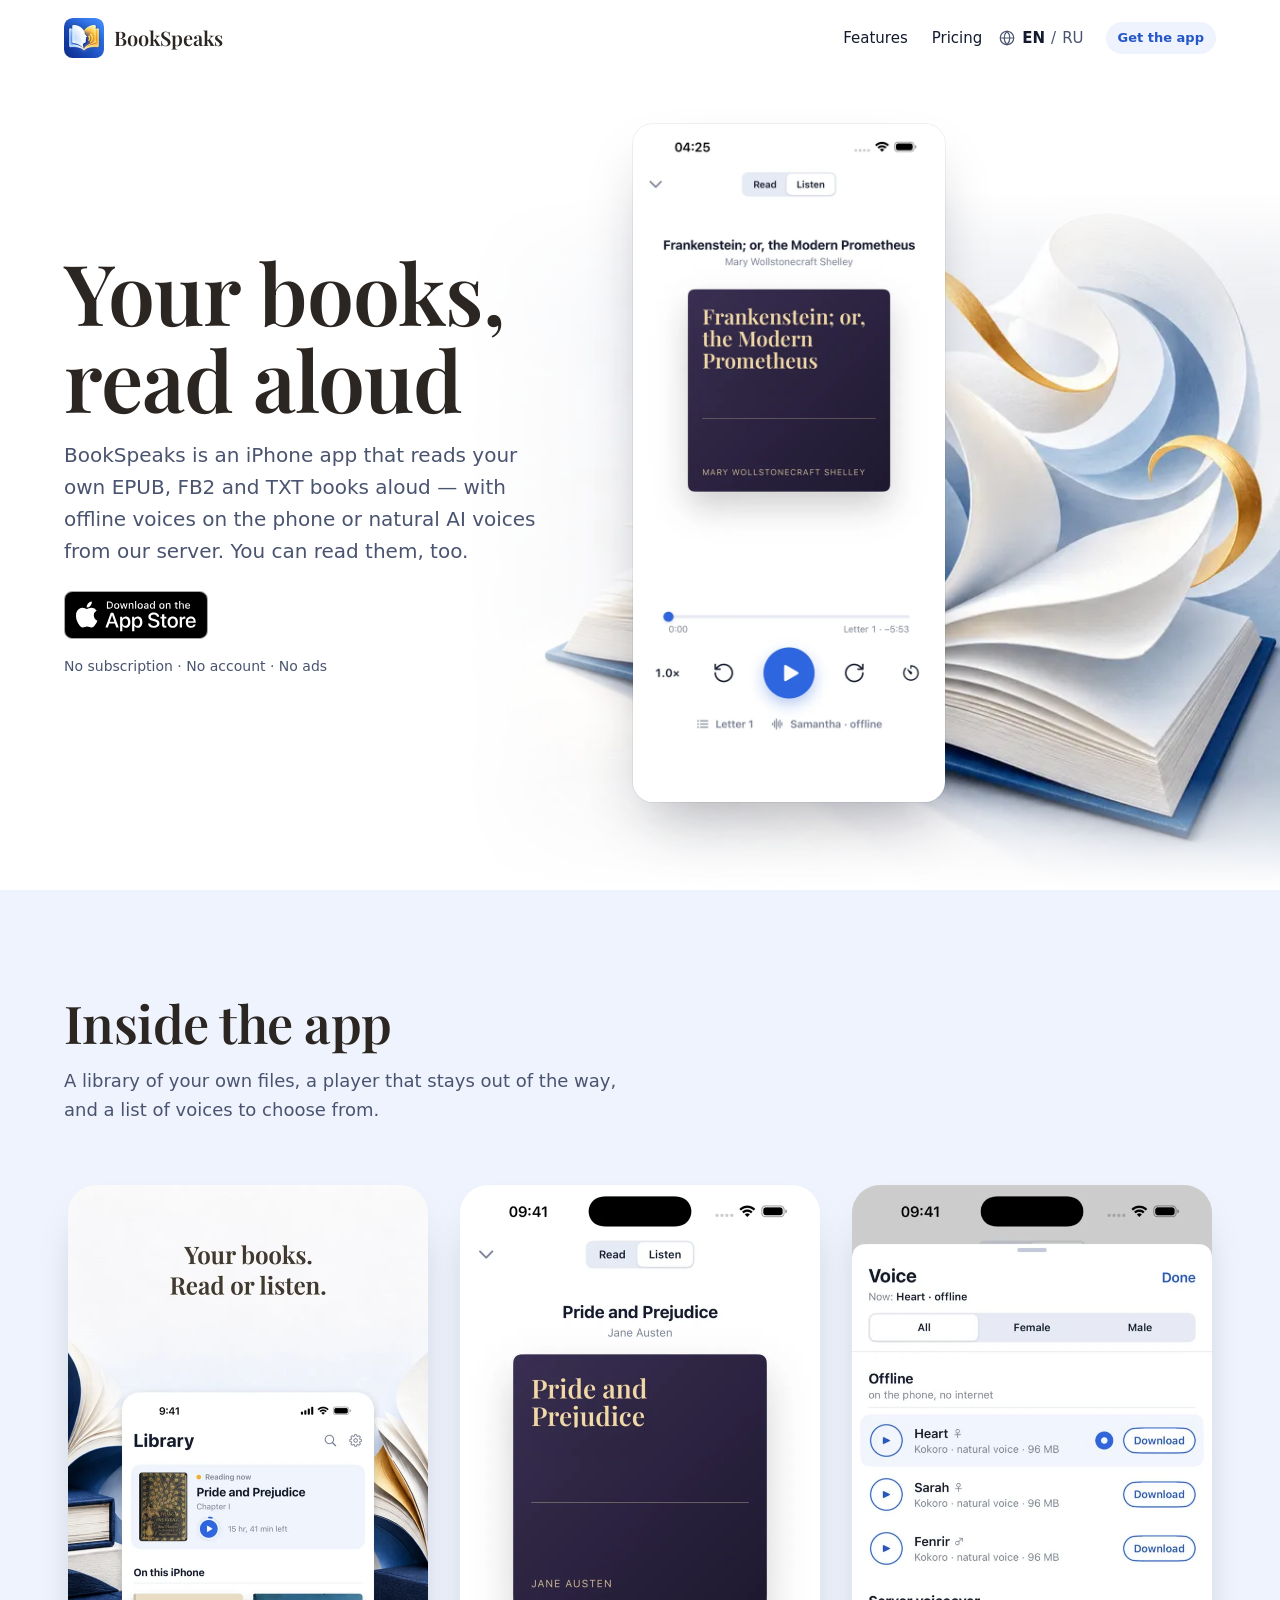
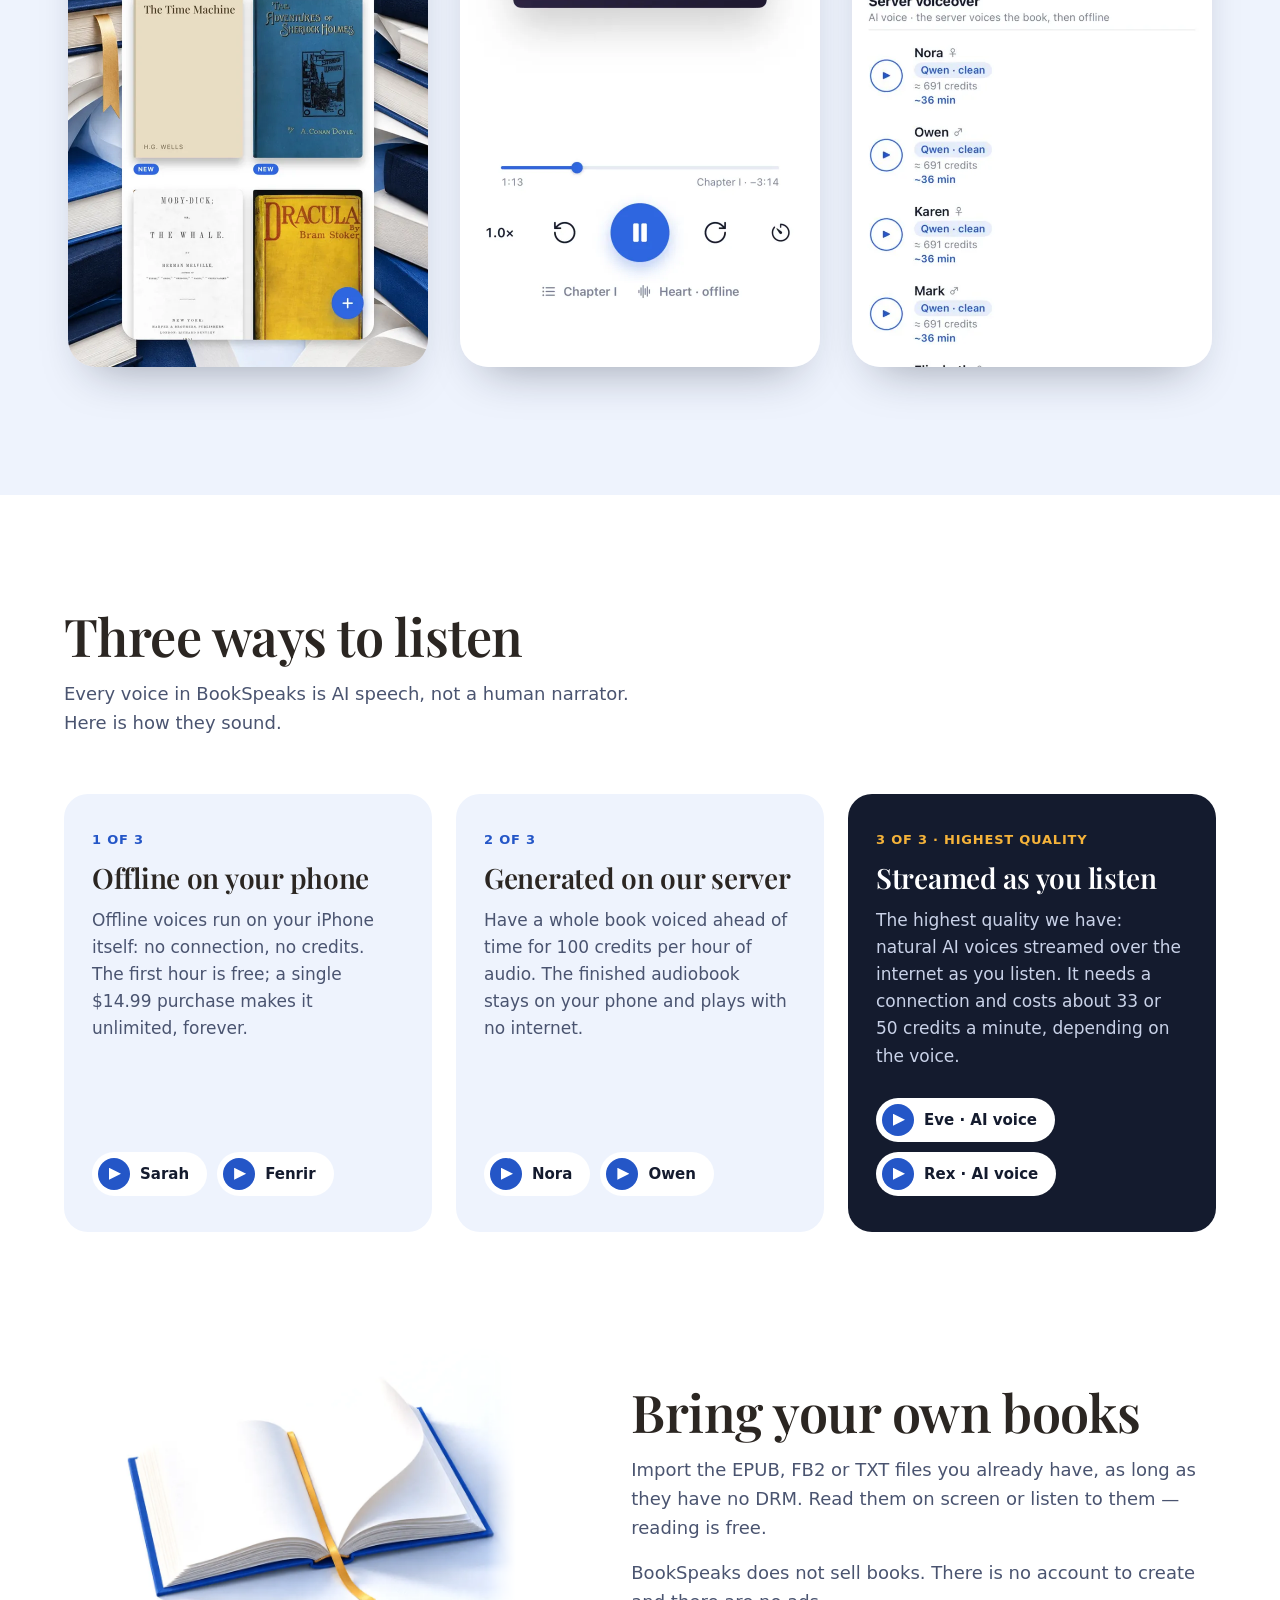
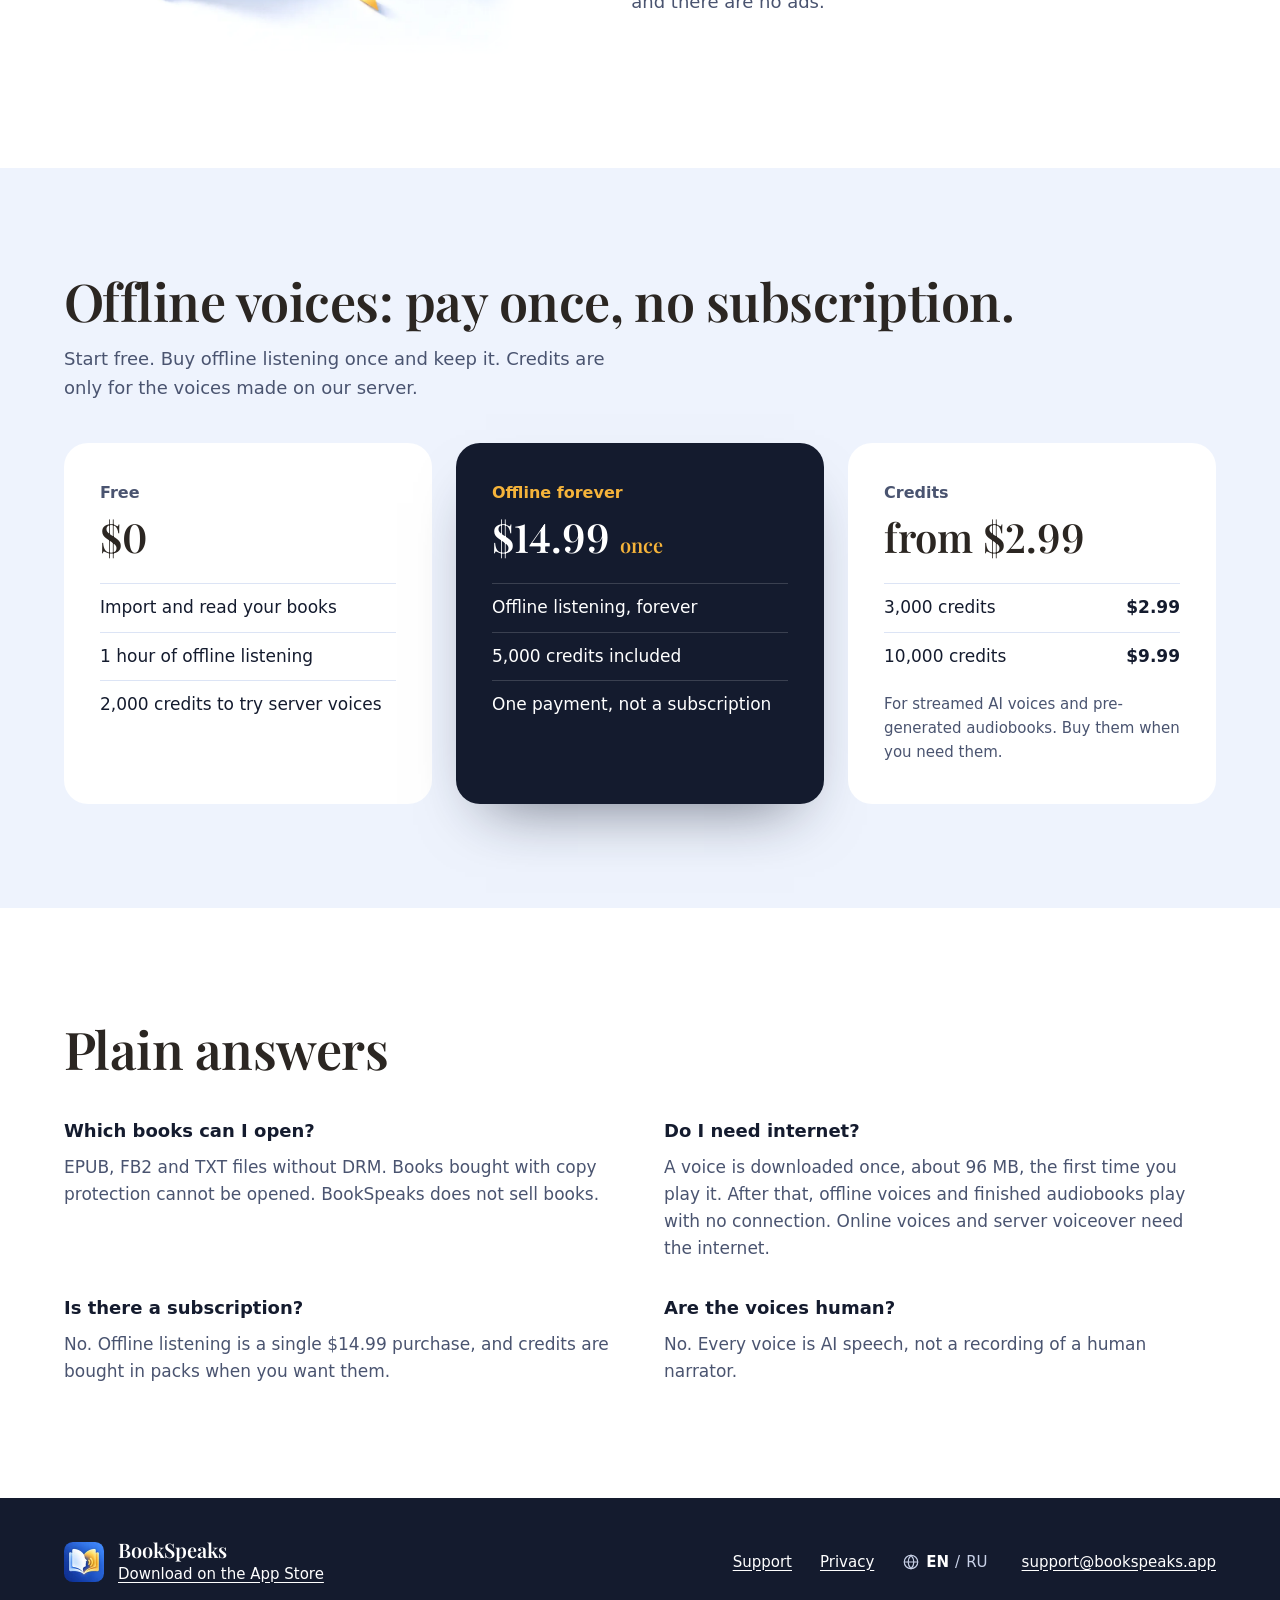
==== commit 0bdb5a55: "publish site d3e999b" ====
--- a/index.html
+++ b/index.html
@@ -3,6 +3,7 @@
 <head>
 <meta charset="utf-8">
 <meta name="viewport" content="width=device-width, initial-scale=1">
+<meta name="apple-itunes-app" content="app-id=6818035285">
 <title>BookSpeaks — Your books, read aloud</title>
 <meta name="description" content="BookSpeaks is an iPhone app that reads your own EPUB, FB2 and TXT books aloud: offline voices on the phone, a whole audiobook made in advance, or natural AI voices. No subscription, no account, no ads.">
 <link rel="canonical" href="https://bookspeaks.app/">
@@ -53,7 +54,7 @@
    "operatingSystem": "iOS",
    "applicationCategory": "MultimediaApplication",
    "image": "https://bookspeaks.app/assets/img/og.jpg",
-   "creativeWorkStatus": "Coming soon to the App Store",
+   "downloadUrl": "https://apps.apple.com/us/app/bookspeaks/id6818035285", "installUrl": "https://apps.apple.com/us/app/bookspeaks/id6818035285",
    "publisher": {
     "@id": "https://bookspeaks.app/#organization"
    },
@@ -148,7 +149,7 @@
       <svg viewBox="0 0 24 24" width="18" height="18" fill="none" stroke="currentColor" stroke-width="1.6" aria-hidden="true"><circle cx="12" cy="12" r="9"/><path d="M3 12h18M12 3c2.5 2.6 3.8 5.6 3.8 9s-1.3 6.4-3.8 9c-2.5-2.6-3.8-5.6-3.8-9S9.5 5.6 12 3z"/></svg>
       <span aria-current="true">EN</span><span aria-hidden="true">/</span><a href="/ru/" hreflang="ru" lang="ru" aria-label="Русский">RU</a>
     </nav>
-    <span class="pill">Coming soon</span>
+    <a class="pill" href="https://apps.apple.com/us/app/bookspeaks/id6818035285">Get the app</a>
   </div>
 </header>
 
@@ -163,7 +164,7 @@
     <div class="hero-copy">
       <h1>Your books,<br>read aloud</h1>
       <p class="lede">BookSpeaks is an iPhone app that reads your own EPUB, FB2 and TXT books aloud — with offline voices on the phone or natural AI voices from our server. You can read them, too.</p>
-      <p class="soon"><span class="soon-dot" aria-hidden="true"></span>Coming soon to the App Store</p>
+      <p class="store"><a href="https://apps.apple.com/us/app/bookspeaks/id6818035285"><img src="/assets/img/app-store-badge-en.svg" alt="Download on the App Store" width="144" height="48"></a></p>
       <p class="hero-note">No subscription · No account · No ads</p>
     </div>
     <img class="hero-screen" src="/assets/img/screen-listen.webp" width="660" height="1434" fetchpriority="high"
@@ -301,7 +302,7 @@
       <img src="/assets/img/icon.webp" alt="" width="40" height="40" loading="lazy">
       <div>
         <p class="foot-name">BookSpeaks</p>
-        <p>Coming soon to the App Store</p>
+        <p><a href="https://apps.apple.com/us/app/bookspeaks/id6818035285">Download on the App Store</a></p>
       </div>
     </div>
     <nav class="foot-nav" aria-label="Footer">
--- a/assets/site.css
+++ b/assets/site.css
@@ -55,7 +55,14 @@
 .lang a, .lang [aria-hidden] { color: var(--muted); text-decoration: none; }
 .lang [aria-current] { font-weight: 600; }
 .pill { font-size: 0.8125rem; font-weight: 600; color: var(--cobalt-text); background: var(--mist); padding: 0.375rem 0.75rem; border-radius: 99px; white-space: nowrap; }
-@media (max-width: 419px) { .top .pill { display: none; } .top .lang { margin-right: -0.375rem; } }
+@media (max-width: 419px) { .top-row { gap: 0.5rem; } .brand { gap: 0.5rem; font-size: 1.0625rem; } .brand img { width: 2rem; height: 2rem; } .top .lang svg { display: none; } .top .pill { padding-inline: 0.625rem; } }
+
+/* the app is on the App Store: added by scripts/go_live.py */
+.store { display: flex; margin-top: 1.5rem; }
+.store a { border-radius: 0.5rem; }
+.store img { display: block; height: 3rem; width: auto; }
+a.pill { text-decoration: none; }
+.foot-brand a { color: #fff; }
 
 /* hero */
 .hero { position: relative; overflow: hidden; padding-block: 1.5rem 3.5rem; }
